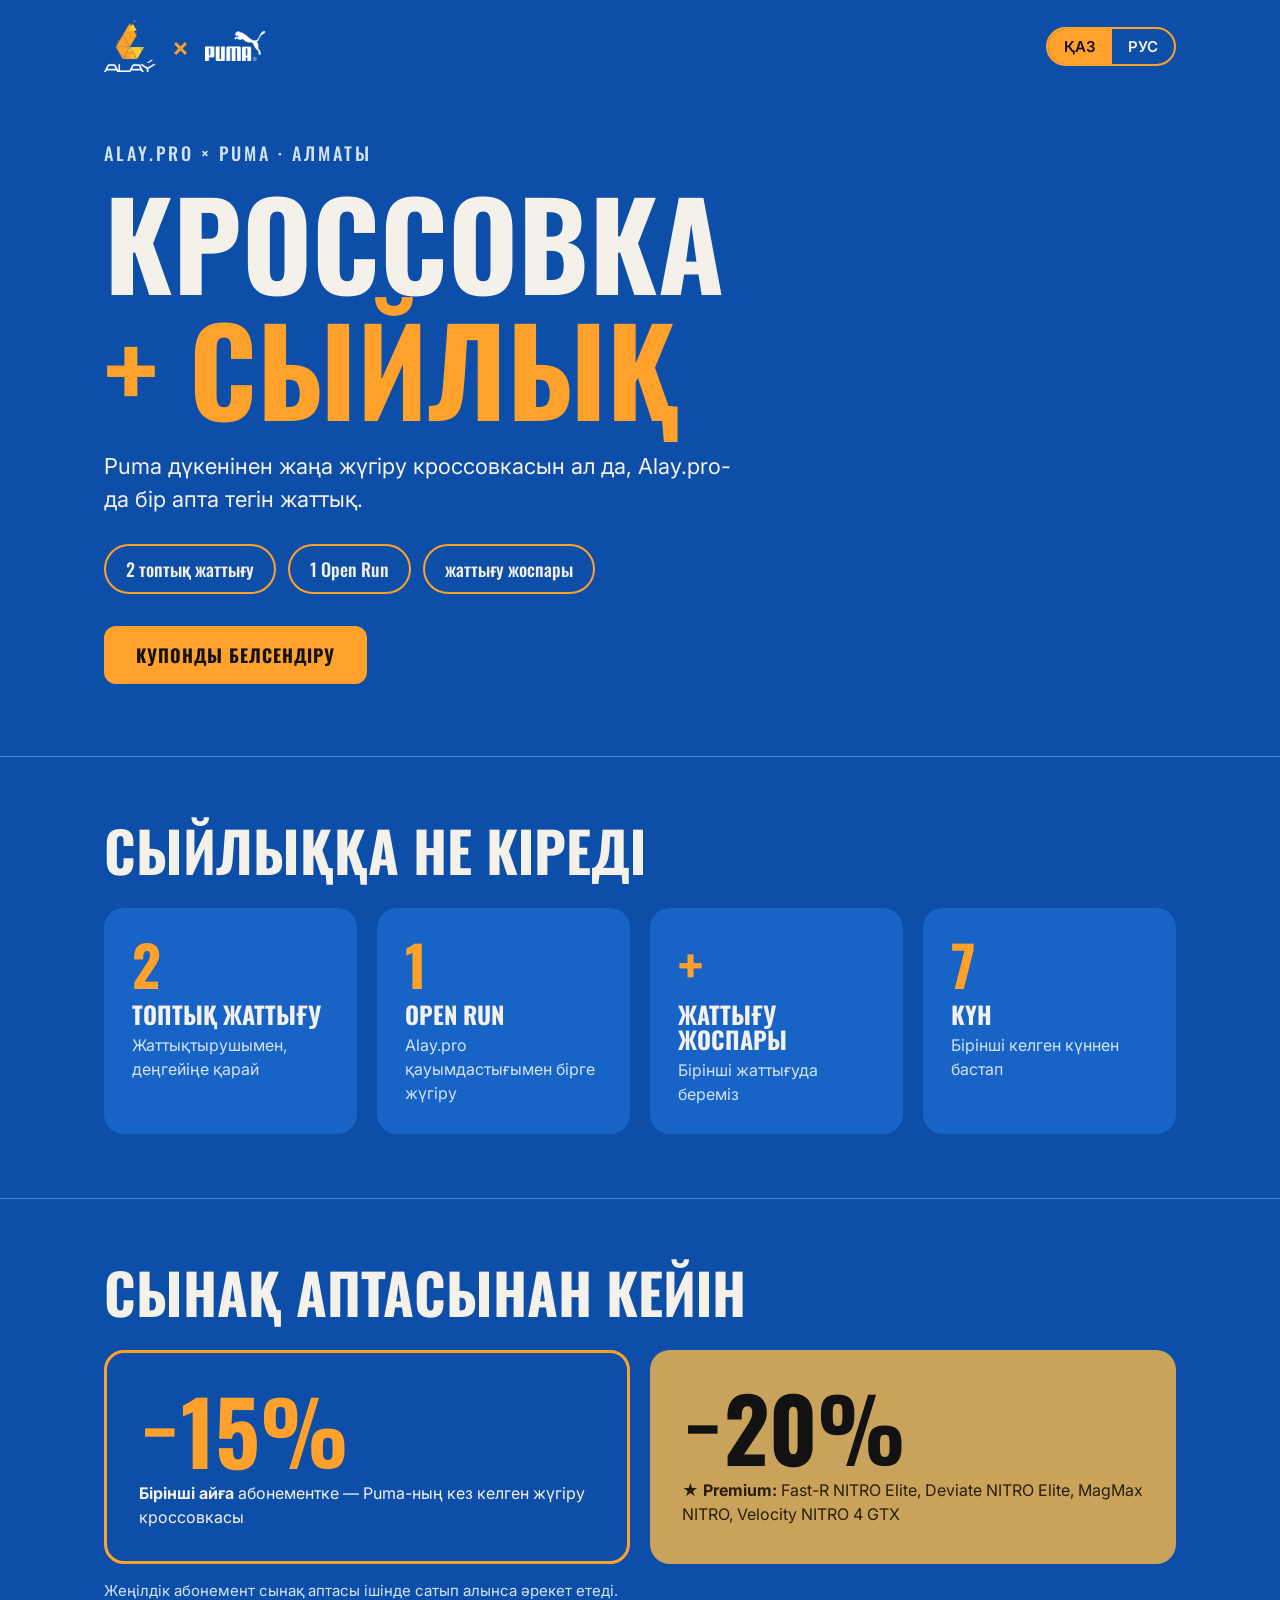
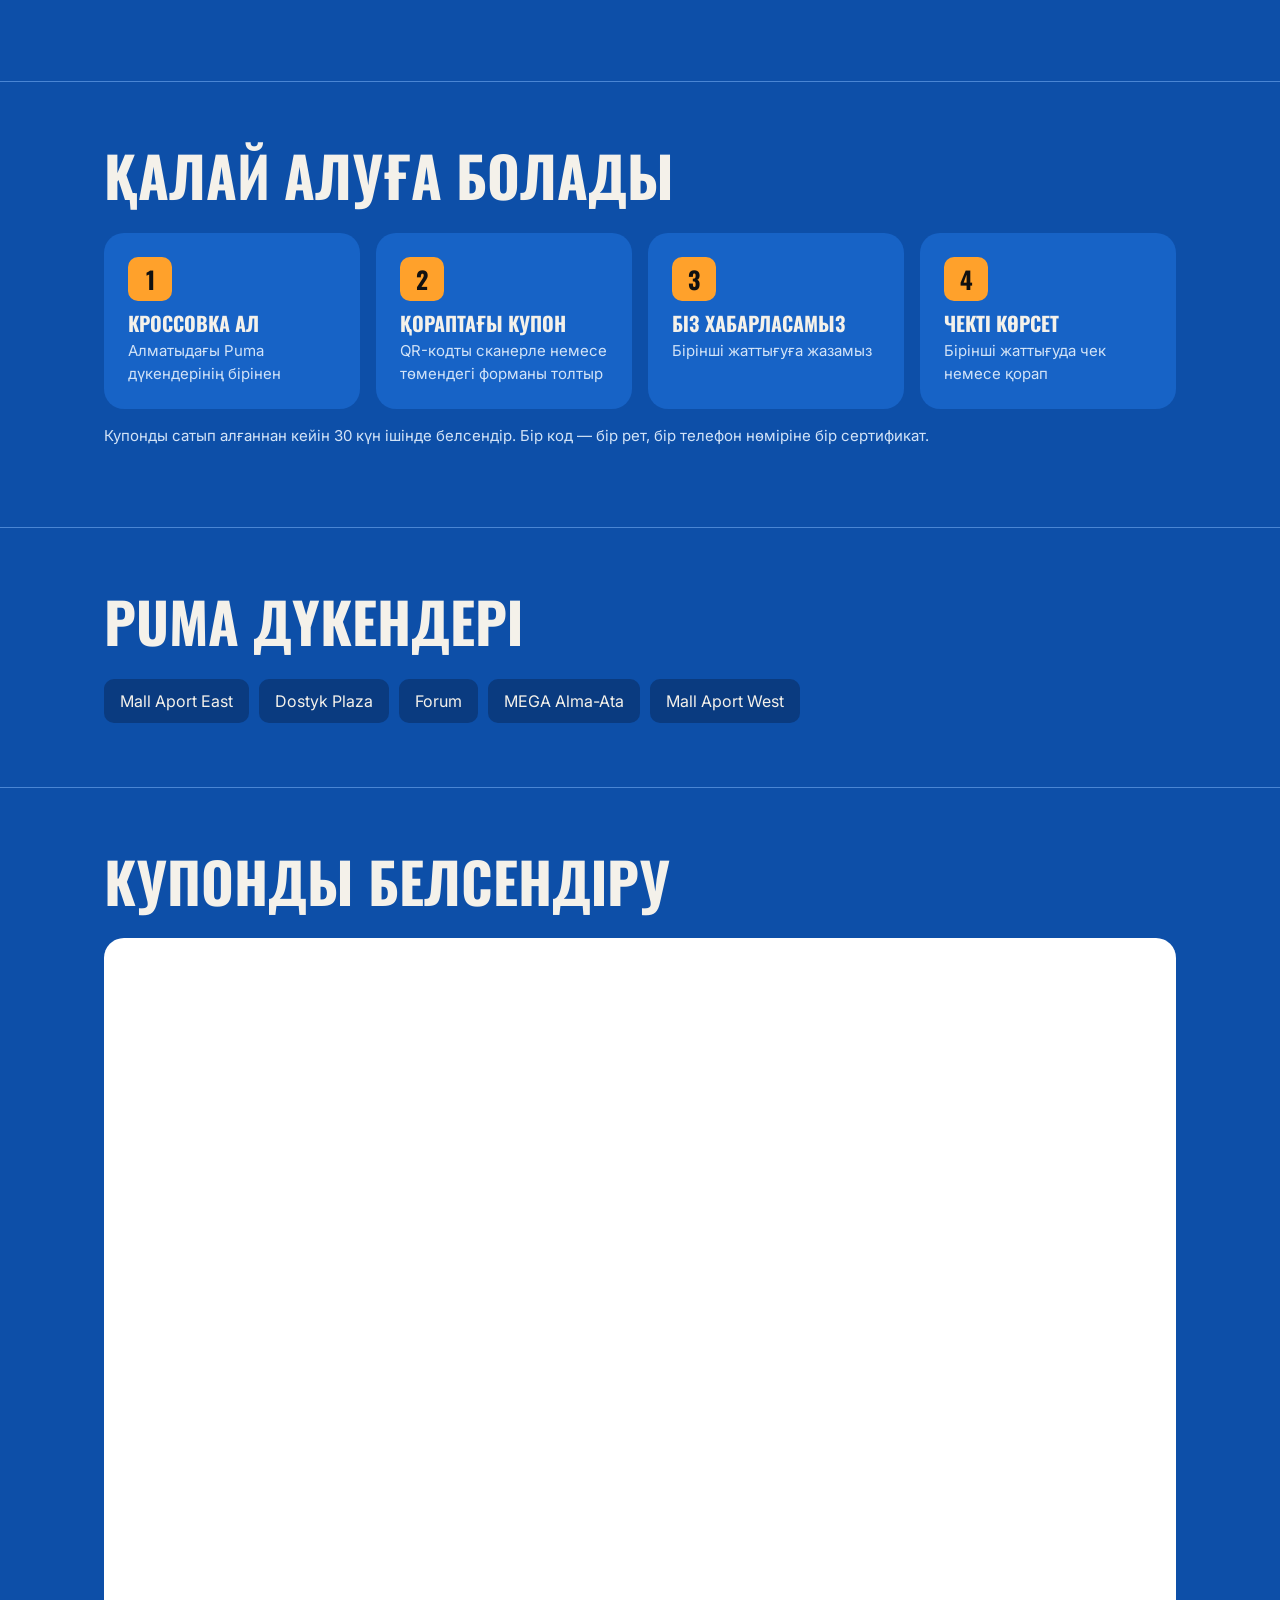
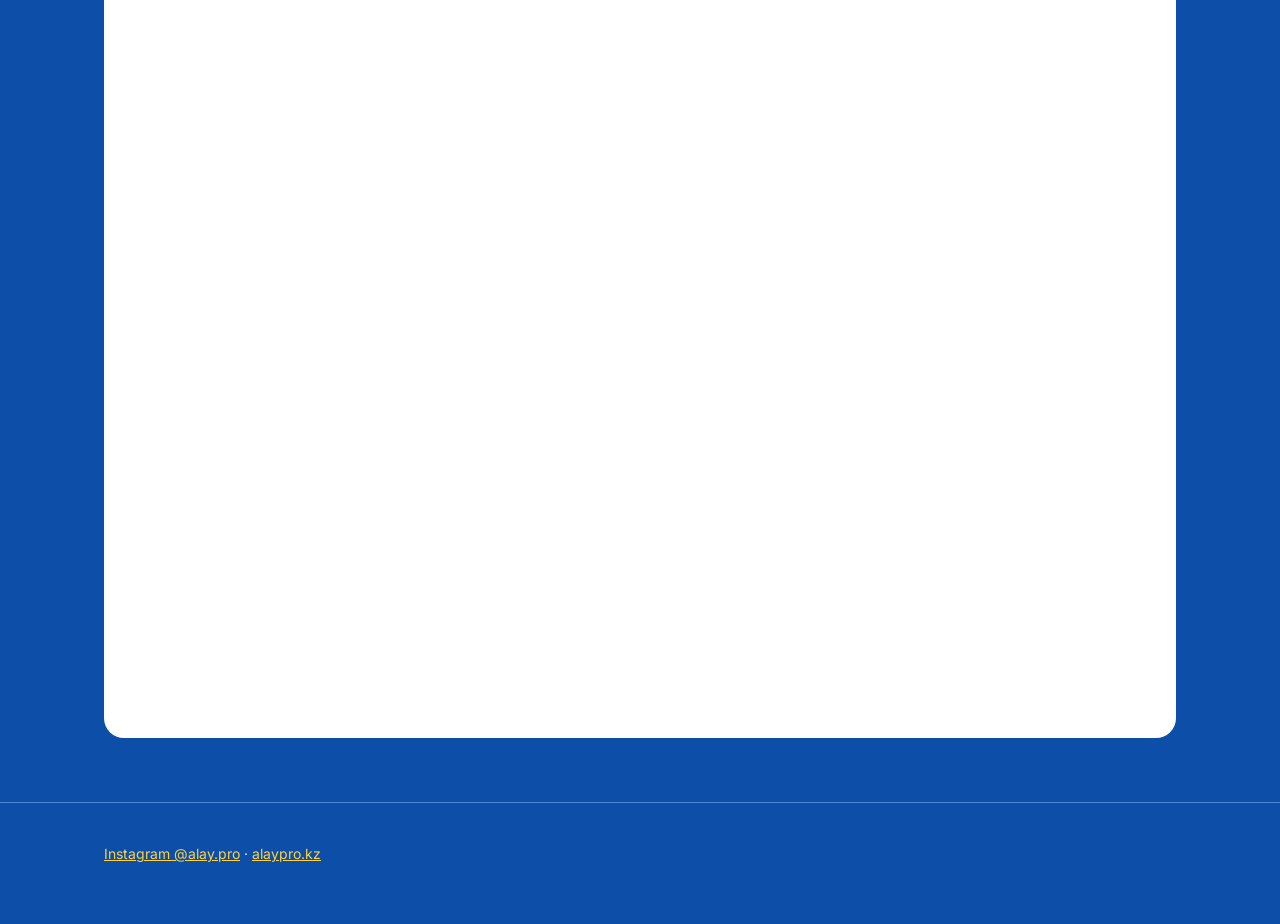
==== index.html @ 5d6ec51f "Alay.pro × Puma landing page Co-Authored-By: Claude Opus 5.5 <noreply@anthropic.com> Claude-Session:" ====
<!DOCTYPE html>
<html lang="kk">
<head>
<meta charset="utf-8">
<meta name="viewport" content="width=device-width, initial-scale=1">
<title>Alay.pro × Puma — Кроссовка + сыйлық</title>
<meta name="description" content="Puma жүгіру кроссовкасын ал да, Alay.pro-да бір апта тегін жаттық. Купи беговые кроссовки Puma и тренируйся неделю с Alay.pro бесплатно.">
<meta property="og:title" content="Alay.pro × Puma — Кроссовка + сыйлық">
<meta property="og:description" content="2 топтық жаттығу + 1 Open Run + жаттығу жоспары. −15% / ★ −20% абонементке.">
<link rel="preconnect" href="https://fonts.googleapis.com">
<link href="https://fonts.googleapis.com/css2?family=Oswald:wght@500;600;700&family=Inter:wght@400;500;600;700&display=swap" rel="stylesheet">
<style>
:root{--bg:#0D4FA8;--bg2:#1763C6;--deep:#0A3B80;--line:#4A86D4;--or:#FFA12B;--ye:#FFD23F;--gold:#C9A35B;--lt:#F4F1EA;--mut:#D2E3F7;}
*{box-sizing:border-box}
html{scroll-behavior:smooth}
body{margin:0;background:var(--bg);color:var(--lt);font-family:Inter,system-ui,sans-serif;line-height:1.5}
h1,h2,h3{font-family:Oswald,sans-serif;text-transform:uppercase;line-height:1.05;margin:0}
a{color:var(--ye)}
.wrap{max-width:1120px;margin:0 auto;padding:0 24px}
header{display:flex;justify-content:space-between;align-items:center;padding:20px 0}
.lock{display:flex;align-items:center;gap:16px}
.lock img.a{height:52px}.lock img.p{height:30px}
.lock span{color:var(--or);font-size:26px;font-weight:600}
.lang{display:flex;border:2px solid var(--or);border-radius:40px;overflow:hidden}
.lang button{background:none;border:0;color:var(--lt);font:600 15px Inter,sans-serif;padding:8px 16px;cursor:pointer}
.lang button.on{background:var(--or);color:#111}
.hero{padding:48px 0 72px}
.kicker{font:500 18px Oswald,sans-serif;letter-spacing:3px;text-transform:uppercase;color:var(--mut);margin:0 0 12px}
.hero h1{font-size:clamp(54px,10vw,120px)}
.or{color:var(--or)}
.lead{font-size:clamp(18px,2.2vw,22px);max-width:640px;margin:20px 0 28px}
.chips{display:flex;flex-wrap:wrap;gap:12px;margin-bottom:32px}
.chip{border:2px solid var(--or);border-radius:40px;padding:10px 20px;font:500 18px Oswald,sans-serif}
.chip.gold{background:var(--gold);border-color:var(--gold);color:#111}
.btn{display:inline-block;background:var(--or);color:#111;font:700 18px Oswald,sans-serif;text-transform:uppercase;letter-spacing:1px;padding:16px 32px;border-radius:12px;text-decoration:none}
section{padding:64px 0;border-top:1px solid var(--line)}
section h2{font-size:clamp(34px,5vw,56px);margin-bottom:28px}
.grid{display:grid;gap:20px;grid-template-columns:repeat(auto-fit,minmax(230px,1fr))}
.card{background:var(--bg2);border-radius:20px;padding:28px}
.card .num{font:700 56px Oswald,sans-serif;color:var(--or);line-height:1}
.card h3{font-size:24px;margin:10px 0 6px}
.card p{margin:0;color:var(--mut);font-size:16px}
.tiers{display:grid;gap:20px;grid-template-columns:repeat(auto-fit,minmax(300px,1fr))}
.tier{border-radius:20px;padding:32px}
.tier.base{border:3px solid var(--or)}
.tier.prem{background:var(--gold);color:#121212}
.tier .pct{font:700 88px Oswald,sans-serif;line-height:1}
.tier.base .pct{color:var(--or)}
.tier p{margin:8px 0 0}
.tier.prem p{color:#2a1d05}
.note{color:var(--mut);font-size:15px;margin-top:16px}
.steps{counter-reset:s;display:grid;gap:16px;grid-template-columns:repeat(auto-fit,minmax(200px,1fr))}
.step{background:var(--bg2);border-radius:20px;padding:24px}
.step b{display:inline-flex;width:44px;height:44px;border-radius:10px;background:var(--or);color:#111;font:700 24px Oswald,sans-serif;align-items:center;justify-content:center;margin-bottom:12px}
.step h3{font-size:20px;margin-bottom:6px}
.step p{margin:0;color:var(--mut);font-size:15px}
.stores{display:flex;flex-wrap:wrap;gap:10px}
.stores span{background:var(--deep);border-radius:10px;padding:10px 16px}
.form{background:#fff;border-radius:20px;overflow:hidden}
.form iframe{width:100%;min-height:1400px;border:0;display:block}
footer{padding:40px 0 60px;color:var(--mut);font-size:14px;border-top:1px solid var(--line)}
[data-l="ru"]{display:none}
body.ru [data-l="kk"]{display:none}
body.ru [data-l="ru"]{display:revert}
</style>
</head>
<body>
<div class="wrap">
<header>
 <div class="lock"><img class="a" src="assets/alay.png" alt="Alay.pro"><span>×</span><img class="p" src="assets/puma.png" alt="Puma"></div>
 <div class="lang"><button id="b-kk" class="on" onclick="setLang('kk')">ҚАЗ</button><button id="b-ru" onclick="setLang('ru')">РУС</button></div>
</header>

<div class="hero">
 <p class="kicker" data-l="kk">Alay.pro × Puma · Алматы</p><p class="kicker" data-l="ru">Alay.pro × Puma · Алматы</p>
 <h1 data-l="kk">Кроссовка<br><span class="or">+ сыйлық</span></h1>
 <h1 data-l="ru">Кроссовки<br><span class="or">+ подарок</span></h1>
 <p class="lead" data-l="kk">Puma дүкенінен жаңа жүгіру кроссовкасын ал да, Alay.pro-да бір апта тегін жаттық.</p>
 <p class="lead" data-l="ru">Купи новые беговые кроссовки в Puma и тренируйся неделю с Alay.pro бесплатно.</p>
 <div class="chips">
  <span class="chip" data-l="kk">2 топтық жаттығу</span><span class="chip" data-l="ru">2 групповые тренировки</span>
  <span class="chip">1 Open Run</span>
  <span class="chip" data-l="kk">жаттығу жоспары</span><span class="chip" data-l="ru">план тренировок</span>
 </div>
 <a class="btn" href="#form" data-l="kk">Купонды белсендіру</a><a class="btn" href="#form" data-l="ru">Активировать купон</a>
</div>
</div>

<section><div class="wrap">
 <h2 data-l="kk">Сыйлыққа не кіреді</h2><h2 data-l="ru">Что входит в подарок</h2>
 <div class="grid">
  <div class="card"><div class="num">2</div><h3 data-l="kk">Топтық жаттығу</h3><h3 data-l="ru">Групповые тренировки</h3><p data-l="kk">Жаттықтырушымен, деңгейіңе қарай</p><p data-l="ru">С тренером, под твой уровень</p></div>
  <div class="card"><div class="num">1</div><h3>Open Run</h3><p data-l="kk">Alay.pro қауымдастығымен бірге жүгіру</p><p data-l="ru">Пробежка вместе с сообществом Alay.pro</p></div>
  <div class="card"><div class="num">+</div><h3 data-l="kk">Жаттығу жоспары</h3><h3 data-l="ru">План тренировок</h3><p data-l="kk">Бірінші жаттығуда береміз</p><p data-l="ru">Выдаём на первой тренировке</p></div>
  <div class="card"><div class="num">7</div><h3 data-l="kk">Күн</h3><h3 data-l="ru">Дней</h3><p data-l="kk">Бірінші келген күннен бастап</p><p data-l="ru">С первого визита</p></div>
 </div>
</div></section>

<section><div class="wrap">
 <h2 data-l="kk">Сынақ аптасынан кейін</h2><h2 data-l="ru">После пробной недели</h2>
 <div class="tiers">
  <div class="tier base"><div class="pct">−15%</div><p data-l="kk"><b>Бірінші айға</b> абонементке — Puma-ның кез келген жүгіру кроссовкасы</p><p data-l="ru"><b>На первый месяц</b> абонемента — любые беговые кроссовки Puma</p></div>
  <div class="tier prem"><div class="pct">−20%</div><p data-l="kk"><b>★ Premium:</b> Fast-R NITRO Elite, Deviate NITRO Elite, MagMax NITRO, Velocity NITRO 4 GTX</p><p data-l="ru"><b>★ Premium:</b> Fast-R NITRO Elite, Deviate NITRO Elite, MagMax NITRO, Velocity NITRO 4 GTX</p></div>
 </div>
 <p class="note" data-l="kk">Жеңілдік абонемент сынақ аптасы ішінде сатып алынса әрекет етеді.</p>
 <p class="note" data-l="ru">Скидка действует, если абонемент куплен в течение пробной недели.</p>
</div></section>

<section><div class="wrap">
 <h2 data-l="kk">Қалай алуға болады</h2><h2 data-l="ru">Как получить</h2>
 <div class="steps">
  <div class="step"><b>1</b><h3 data-l="kk">Кроссовка ал</h3><h3 data-l="ru">Купи кроссовки</h3><p data-l="kk">Алматыдағы Puma дүкендерінің бірінен</p><p data-l="ru">В одном из магазинов Puma в Алматы</p></div>
  <div class="step"><b>2</b><h3 data-l="kk">Қораптағы купон</h3><h3 data-l="ru">Купон в коробке</h3><p data-l="kk">QR-кодты сканерле немесе төмендегі форманы толтыр</p><p data-l="ru">Отсканируй QR или заполни форму ниже</p></div>
  <div class="step"><b>3</b><h3 data-l="kk">Біз хабарласамыз</h3><h3 data-l="ru">Мы свяжемся</h3><p data-l="kk">Бірінші жаттығуға жазамыз</p><p data-l="ru">И запишем на первую тренировку</p></div>
  <div class="step"><b>4</b><h3 data-l="kk">Чекті көрсет</h3><h3 data-l="ru">Покажи чек</h3><p data-l="kk">Бірінші жаттығуда чек немесе қорап</p><p data-l="ru">Чек или коробку на первой тренировке</p></div>
 </div>
 <p class="note" data-l="kk">Купонды сатып алғаннан кейін 30 күн ішінде белсендір. Бір код — бір рет, бір телефон нөміріне бір сертификат.</p>
 <p class="note" data-l="ru">Активируй купон в течение 30 дней с покупки. Один код — один раз, один сертификат на один номер телефона.</p>
</div></section>

<section><div class="wrap">
 <h2 data-l="kk">Puma дүкендері</h2><h2 data-l="ru">Магазины Puma</h2>
 <div class="stores"><span>Mall Aport East</span><span>Dostyk Plaza</span><span>Forum</span><span>MEGA Alma-Ata</span><span>Mall Aport West</span></div>
</div></section>

<section id="form"><div class="wrap">
 <h2 data-l="kk">Купонды белсендіру</h2><h2 data-l="ru">Активировать купон</h2>
 <div class="form"><iframe id="jf" title="Alay.pro × Puma" allow="camera" loading="lazy"></iframe></div>
</div></section>

<footer><div class="wrap">
 <a href="https://www.instagram.com/alay.pro/">Instagram @alay.pro</a> · <a href="https://alaypro.kz">alaypro.kz</a>
</div></footer>

<script>
var FORM='https://form.jotform.com/263141483272050';
function formUrl(lang){
  var q=new URLSearchParams(location.search), p=new URLSearchParams();
  p.set('language', lang==='ru'?'ru':'kk');
  var code=q.get('code')||q.get('q5_textbox3'); if(code) p.set('q5_textbox3',code);
  p.set('utm_source', q.get('utm_source')||'alaypro_site');
  p.set('utm_campaign', q.get('utm_campaign')||'alay_puma_2026');
  return FORM+'?'+p.toString();
}
function setLang(l){
  document.body.classList.toggle('ru', l==='ru');
  document.documentElement.lang = l==='ru'?'ru':'kk';
  document.getElementById('b-kk').classList.toggle('on', l!=='ru');
  document.getElementById('b-ru').classList.toggle('on', l==='ru');
  document.getElementById('jf').src = formUrl(l);
}
var start=new URLSearchParams(location.search).get('lang');
setLang(start==='ru'?'ru':'kk');
</script>
</body>
</html>
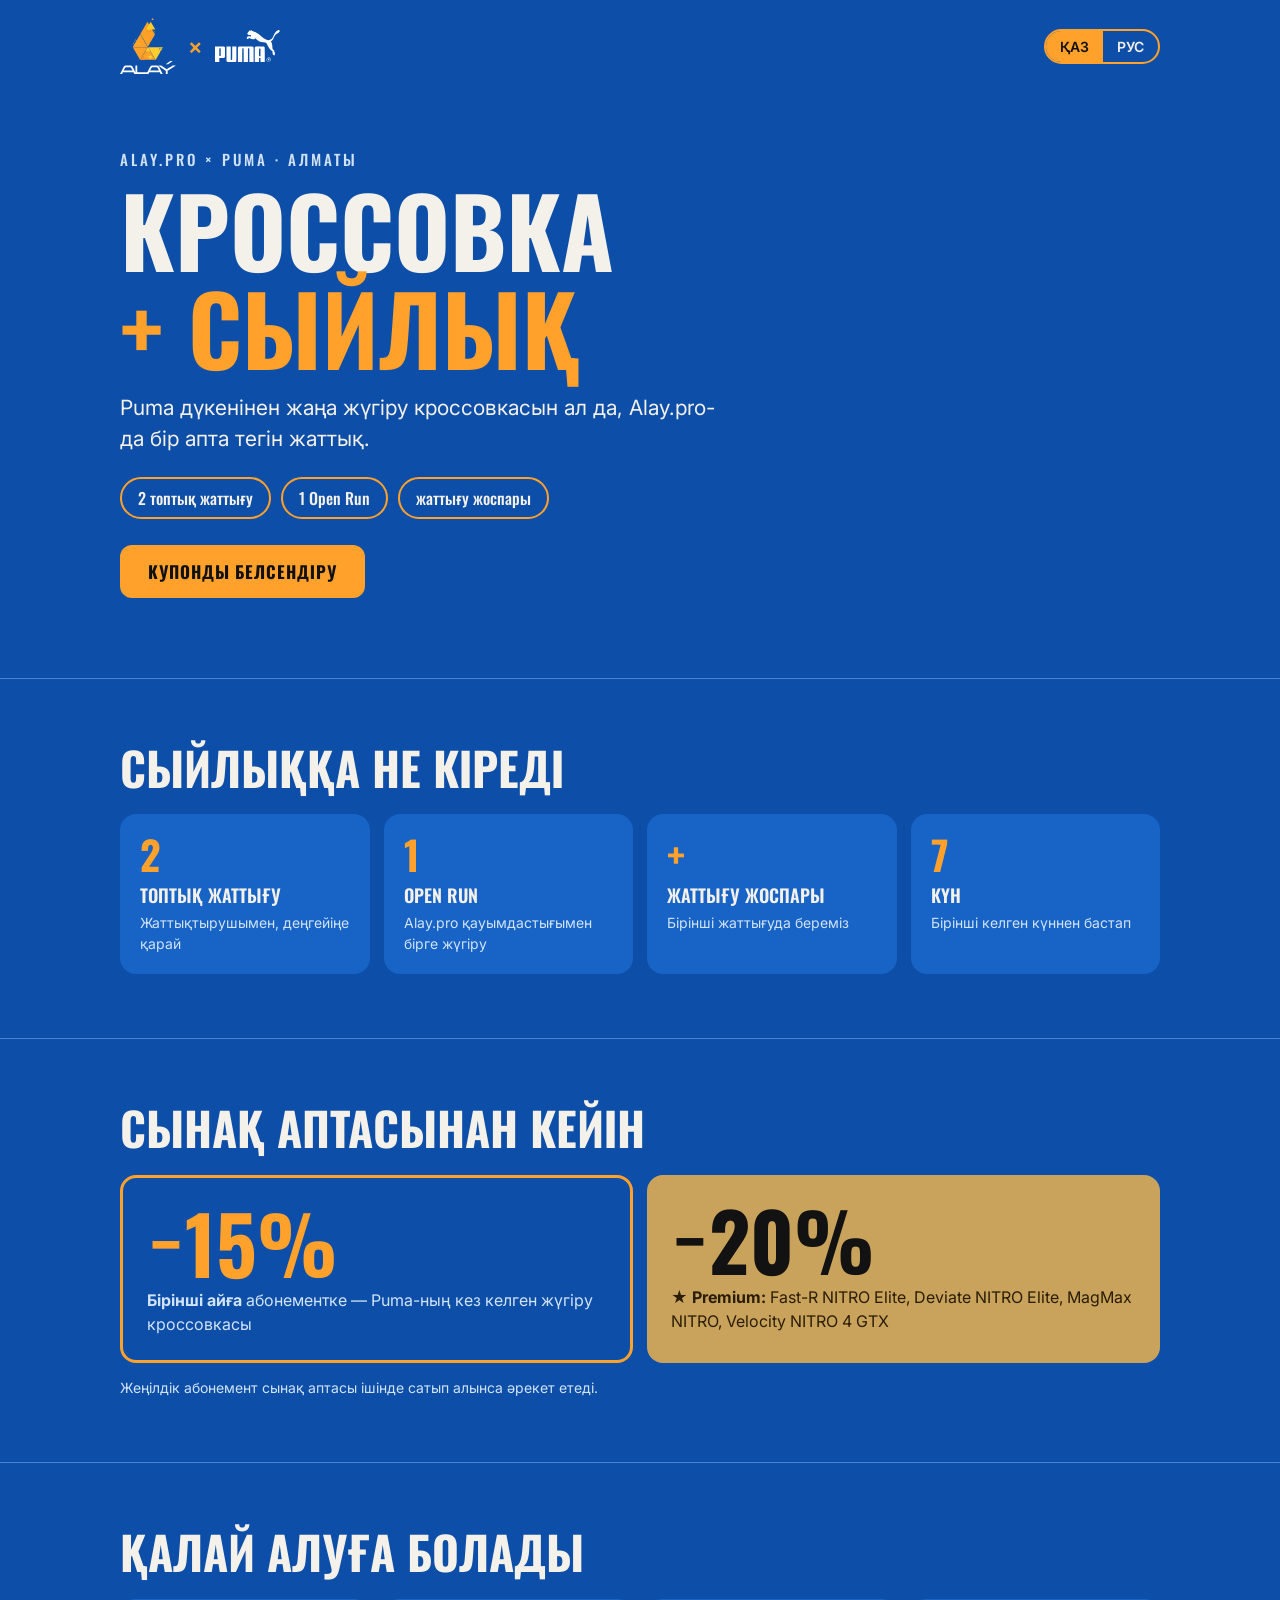
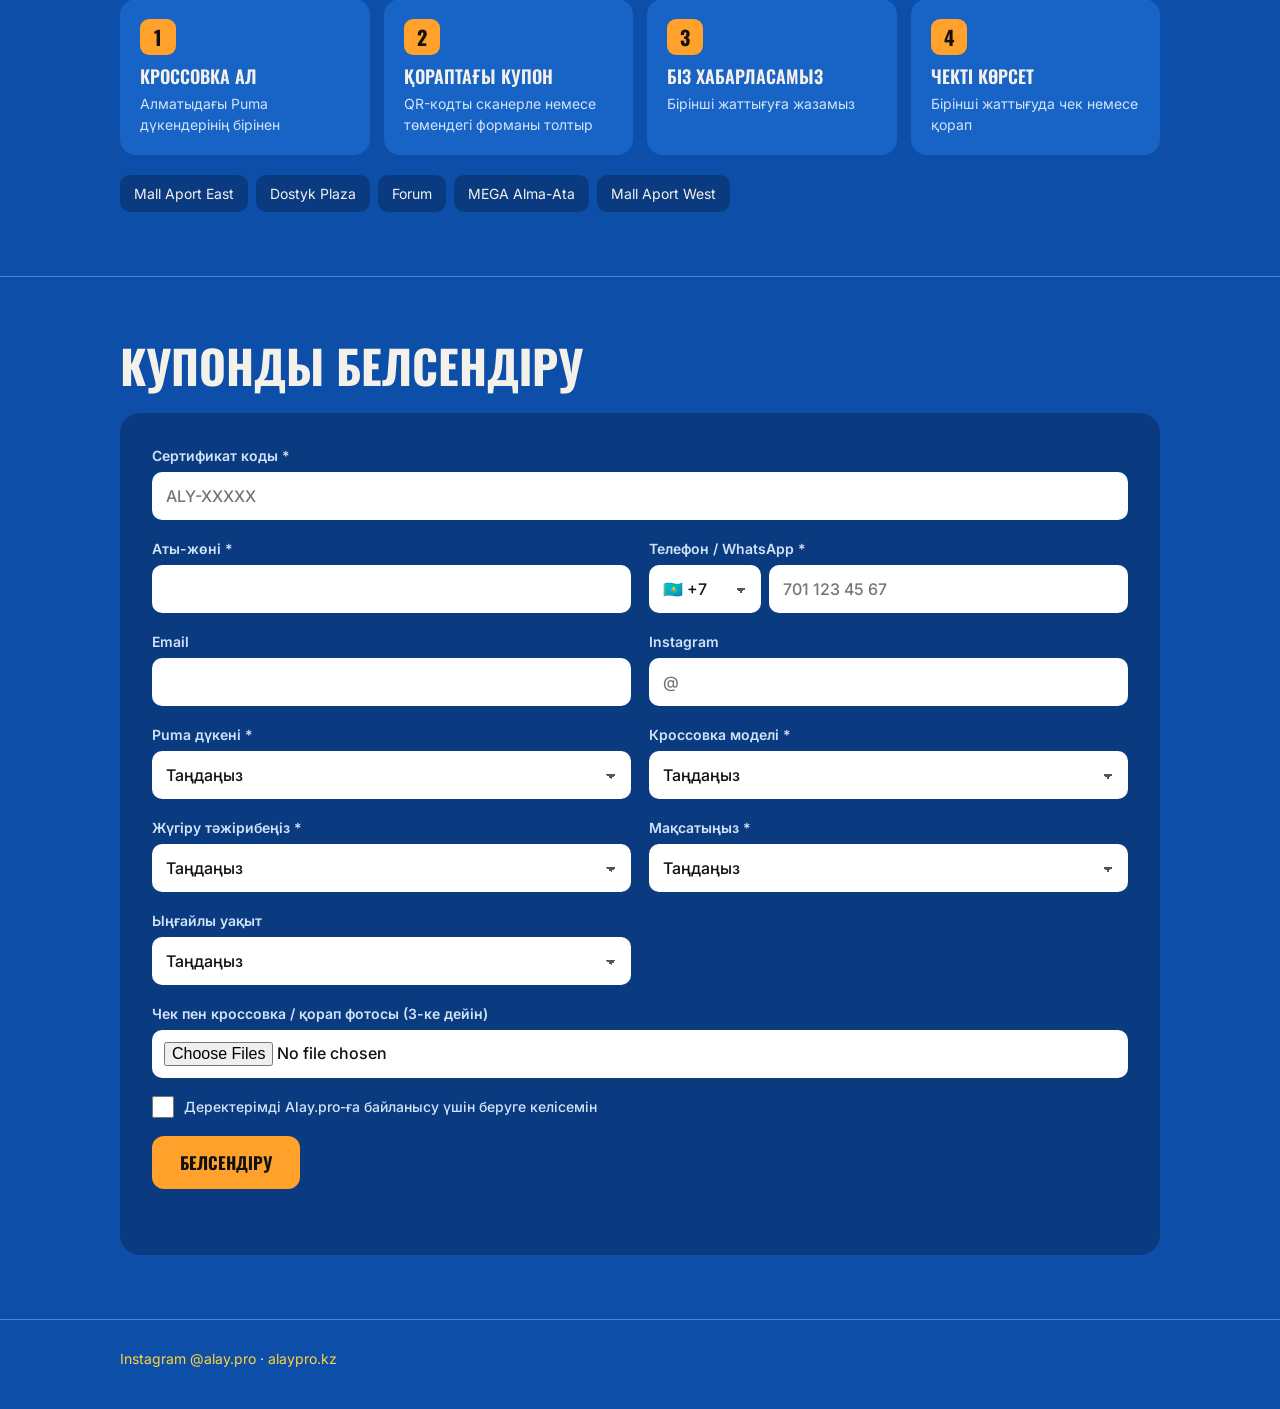
==== commit bdcc06ed: "Own activation form with Google Sheets backend, inline logos, mobile-first layout Co-Authored-By: Cl" ====
--- a/index.html
+++ b/index.html
@@ -1,156 +1,283 @@
 <!DOCTYPE html>
-<html lang="kk">
-<head>
-<meta charset="utf-8">
-<meta name="viewport" content="width=device-width, initial-scale=1">
+<html lang="kk"><head><meta charset="utf-8"><meta name="viewport" content="width=device-width, initial-scale=1">
 <title>Alay.pro × Puma — Кроссовка + сыйлық</title>
-<meta name="description" content="Puma жүгіру кроссовкасын ал да, Alay.pro-да бір апта тегін жаттық. Купи беговые кроссовки Puma и тренируйся неделю с Alay.pro бесплатно.">
-<meta property="og:title" content="Alay.pro × Puma — Кроссовка + сыйлық">
-<meta property="og:description" content="2 топтық жаттығу + 1 Open Run + жаттығу жоспары. −15% / ★ −20% абонементке.">
-<link rel="preconnect" href="https://fonts.googleapis.com">
+<meta name="description" content="Купи беговые кроссовки Puma и тренируйся неделю с Alay.pro бесплатно.">
+<style>html,body{margin:0;background:#0D4FA8}</style>
+</head><body>
 <link href="https://fonts.googleapis.com/css2?family=Oswald:wght@500;600;700&family=Inter:wght@400;500;600;700&display=swap" rel="stylesheet">
 <style>
-:root{--bg:#0D4FA8;--bg2:#1763C6;--deep:#0A3B80;--line:#4A86D4;--or:#FFA12B;--ye:#FFD23F;--gold:#C9A35B;--lt:#F4F1EA;--mut:#D2E3F7;}
-*{box-sizing:border-box}
-html{scroll-behavior:smooth}
-body{margin:0;background:var(--bg);color:var(--lt);font-family:Inter,system-ui,sans-serif;line-height:1.5}
-h1,h2,h3{font-family:Oswald,sans-serif;text-transform:uppercase;line-height:1.05;margin:0}
-a{color:var(--ye)}
-.wrap{max-width:1120px;margin:0 auto;padding:0 24px}
-header{display:flex;justify-content:space-between;align-items:center;padding:20px 0}
-.lock{display:flex;align-items:center;gap:16px}
-.lock img.a{height:52px}.lock img.p{height:30px}
-.lock span{color:var(--or);font-size:26px;font-weight:600}
-.lang{display:flex;border:2px solid var(--or);border-radius:40px;overflow:hidden}
-.lang button{background:none;border:0;color:var(--lt);font:600 15px Inter,sans-serif;padding:8px 16px;cursor:pointer}
-.lang button.on{background:var(--or);color:#111}
-.hero{padding:48px 0 72px}
-.kicker{font:500 18px Oswald,sans-serif;letter-spacing:3px;text-transform:uppercase;color:var(--mut);margin:0 0 12px}
-.hero h1{font-size:clamp(54px,10vw,120px)}
-.or{color:var(--or)}
-.lead{font-size:clamp(18px,2.2vw,22px);max-width:640px;margin:20px 0 28px}
-.chips{display:flex;flex-wrap:wrap;gap:12px;margin-bottom:32px}
-.chip{border:2px solid var(--or);border-radius:40px;padding:10px 20px;font:500 18px Oswald,sans-serif}
-.chip.gold{background:var(--gold);border-color:var(--gold);color:#111}
-.btn{display:inline-block;background:var(--or);color:#111;font:700 18px Oswald,sans-serif;text-transform:uppercase;letter-spacing:1px;padding:16px 32px;border-radius:12px;text-decoration:none}
-section{padding:64px 0;border-top:1px solid var(--line)}
-section h2{font-size:clamp(34px,5vw,56px);margin-bottom:28px}
-.grid{display:grid;gap:20px;grid-template-columns:repeat(auto-fit,minmax(230px,1fr))}
-.card{background:var(--bg2);border-radius:20px;padding:28px}
-.card .num{font:700 56px Oswald,sans-serif;color:var(--or);line-height:1}
-.card h3{font-size:24px;margin:10px 0 6px}
-.card p{margin:0;color:var(--mut);font-size:16px}
-.tiers{display:grid;gap:20px;grid-template-columns:repeat(auto-fit,minmax(300px,1fr))}
-.tier{border-radius:20px;padding:32px}
-.tier.base{border:3px solid var(--or)}
-.tier.prem{background:var(--gold);color:#121212}
-.tier .pct{font:700 88px Oswald,sans-serif;line-height:1}
-.tier.base .pct{color:var(--or)}
-.tier p{margin:8px 0 0}
-.tier.prem p{color:#2a1d05}
-.note{color:var(--mut);font-size:15px;margin-top:16px}
-.steps{counter-reset:s;display:grid;gap:16px;grid-template-columns:repeat(auto-fit,minmax(200px,1fr))}
-.step{background:var(--bg2);border-radius:20px;padding:24px}
-.step b{display:inline-flex;width:44px;height:44px;border-radius:10px;background:var(--or);color:#111;font:700 24px Oswald,sans-serif;align-items:center;justify-content:center;margin-bottom:12px}
-.step h3{font-size:20px;margin-bottom:6px}
-.step p{margin:0;color:var(--mut);font-size:15px}
-.stores{display:flex;flex-wrap:wrap;gap:10px}
-.stores span{background:var(--deep);border-radius:10px;padding:10px 16px}
-.form{background:#fff;border-radius:20px;overflow:hidden}
-.form iframe{width:100%;min-height:1400px;border:0;display:block}
-footer{padding:40px 0 60px;color:var(--mut);font-size:14px;border-top:1px solid var(--line)}
-[data-l="ru"]{display:none}
-body.ru [data-l="kk"]{display:none}
-body.ru [data-l="ru"]{display:revert}
+#ap{--bg:#0D4FA8;--bg2:#1763C6;--deep:#0A3B80;--line:#4A86D4;--or:#FFA12B;--ye:#FFD23F;--gold:#C9A35B;--lt:#F4F1EA;--mut:#D2E3F7;
+ background:var(--bg);color:var(--lt);font-family:Inter,Arial,sans-serif;font-size:16px;line-height:1.5;text-align:left;width:100%;overflow:hidden;-webkit-text-size-adjust:100%}
+#ap,#ap *{box-sizing:border-box;letter-spacing:normal}
+#ap a{color:var(--ye);text-decoration:none}
+#ap .ap-wrap{max-width:1080px;margin:0 auto;padding:0 20px}
+#ap .ap-head{display:flex;justify-content:space-between;align-items:center;padding:18px 0;gap:12px}
+#ap .ap-lock{display:flex;align-items:center;gap:12px}
+#ap .ap-a svg{display:block;height:44px;width:auto}
+#ap .ap-p svg{display:block;height:26px;width:auto}
+#ap .ap-x{color:var(--or);font-size:22px;font-weight:600}
+#ap .ap-lang{display:flex;border:2px solid var(--or);border-radius:40px;overflow:hidden;flex-shrink:0}
+#ap .ap-lang button{background:none;border:0;color:var(--lt);font:600 14px Inter,Arial,sans-serif;padding:7px 14px;cursor:pointer;margin:0}
+#ap .ap-lang button.on{background:var(--or);color:#111}
+#ap .ap-hero{padding:36px 0 56px}
+#ap .ap-kicker{font:500 15px Oswald,Arial,sans-serif;letter-spacing:3px;text-transform:uppercase;color:var(--mut);margin-bottom:10px}
+#ap .ap-h1{font-family:Oswald,Arial,sans-serif;font-weight:700;text-transform:uppercase;line-height:1.02;font-size:52px}
+#ap .ap-h2{font-family:Oswald,Arial,sans-serif;font-weight:700;text-transform:uppercase;line-height:1.08;font-size:32px;margin-bottom:22px}
+#ap .or{color:var(--or)}
+#ap .ap-lead{font-size:18px;max-width:600px;margin:16px 0 22px}
+#ap .ap-chips{display:flex;flex-wrap:wrap;gap:10px;margin-bottom:26px}
+#ap .ap-chip{border:2px solid var(--or);border-radius:40px;padding:7px 16px;font:500 16px Oswald,Arial,sans-serif}
+#ap .ap-btn{display:inline-block;background:var(--or);color:#111;font:700 17px Oswald,Arial,sans-serif;text-transform:uppercase;letter-spacing:1px;padding:14px 28px;border-radius:12px;border:0;cursor:pointer}
+#ap .ap-btn:disabled{opacity:.6;cursor:wait}
+#ap .ap-sec{padding:48px 0;border-top:1px solid var(--line)}
+#ap .ap-grid,#ap .ap-steps{display:grid;gap:14px;grid-template-columns:1fr 1fr}
+#ap .ap-card,#ap .ap-step{background:var(--bg2);border-radius:16px;padding:20px}
+#ap .ap-card .num{font:700 40px Oswald,Arial,sans-serif;color:var(--or);line-height:1}
+#ap .t{font:600 18px Oswald,Arial,sans-serif;text-transform:uppercase;margin:8px 0 4px}
+#ap .s{color:var(--mut);font-size:14px}
+#ap .ap-step b{display:inline-flex;width:36px;height:36px;border-radius:9px;background:var(--or);color:#111;font:700 20px Oswald,Arial,sans-serif;align-items:center;justify-content:center}
+#ap .ap-tiers{display:grid;gap:14px;grid-template-columns:1fr}
+#ap .ap-tier{border-radius:16px;padding:24px}
+#ap .ap-tier.base{border:3px solid var(--or)}
+#ap .ap-tier.prem{background:var(--gold);color:#121212}
+#ap .ap-tier.prem .s{color:#2a1d05}
+#ap .ap-tier .pct{font:700 60px Oswald,Arial,sans-serif;line-height:1;margin-bottom:6px}
+#ap .ap-tier.base .pct{color:var(--or)}
+#ap .ap-tier .s{font-size:16px}
+#ap .ap-note{color:var(--mut);font-size:14px;margin-top:14px}
+#ap .ap-stores{display:flex;flex-wrap:wrap;gap:8px;margin-top:20px}
+#ap .ap-stores span{background:var(--deep);border-radius:10px;padding:8px 14px;font-size:14px}
+#ap .ap-f{display:grid;gap:14px;grid-template-columns:1fr;background:var(--deep);border-radius:20px;padding:22px}
+#ap .ap-f label{display:flex;flex-direction:column;gap:6px;font-size:14px;font-weight:600;color:var(--mut);margin:0}
+#ap .ap-f input,#ap .ap-f select{width:100%;height:48px;border-radius:10px;border:2px solid transparent;background:#fff;color:#111;font:500 16px Inter,Arial,sans-serif;padding:0 12px;margin:0;-webkit-appearance:none;appearance:none}
+#ap .ap-f select{background-image:linear-gradient(45deg,transparent 50%,#555 50%),linear-gradient(135deg,#555 50%,transparent 50%);background-position:calc(100% - 18px) 21px,calc(100% - 13px) 21px;background-size:5px 5px;background-repeat:no-repeat;padding-right:30px}
+#ap .ap-f input[type=file]{height:auto;padding:10px;background:#fff}
+#ap .ap-f input:focus,#ap .ap-f select:focus{outline:none;border-color:var(--or)}
+#ap .ap-f .bad{border-color:#FF5A5A}
+#ap .ap-phone{display:flex;gap:8px}
+#ap .ap-phone select{width:112px;flex-shrink:0}
+#ap .ap-check{flex-direction:row!important;align-items:flex-start;gap:10px!important;font-weight:500!important}
+#ap .ap-check input{width:22px!important;height:22px!important;flex-shrink:0;-webkit-appearance:checkbox!important;appearance:checkbox!important}
+#ap .ap-msg{font-size:16px;font-weight:600;min-height:1em}
+#ap .ap-msg.ok{color:#9CF2B5}
+#ap .ap-msg.err{color:#FFB4B4}
+#ap .ap-foot{padding:28px 0 40px;font-size:14px;border-top:1px solid var(--line)}
+#ap [data-l="ru"]{display:none}
+#ap.ru [data-l="kk"]{display:none}
+#ap.ru span[data-l="ru"],#ap.ru a[data-l="ru"]{display:inline}
+#ap.ru div[data-l="ru"]{display:block}
+#ap.ru a.ap-btn[data-l="ru"],#ap.ru button span[data-l="ru"]{display:inline-block}
+#ap label>span[data-l]{display:none}
+#ap:not(.ru) label>span[data-l="kk"],#ap.ru label>span[data-l="ru"]{display:inline}
+@media (min-width:760px){
+ #ap .ap-h1{font-size:96px}
+ #ap .ap-h2{font-size:46px}
+ #ap .ap-lead{font-size:21px}
+ #ap .ap-hero{padding:56px 0 80px}
+ #ap .ap-sec{padding:64px 0}
+ #ap .ap-grid,#ap .ap-steps{grid-template-columns:repeat(4,1fr)}
+ #ap .ap-tiers{grid-template-columns:1fr 1fr}
+ #ap .ap-tier .pct{font-size:80px}
+ #ap .ap-f{grid-template-columns:1fr 1fr;padding:32px;gap:18px}
+ #ap .ap-f .full{grid-column:1/-1}
+ #ap .ap-a svg{height:56px}#ap .ap-p svg{height:32px}
+}
+#ap [hidden]{display:none!important}
 </style>
-</head>
-<body>
-<div class="wrap">
-<header>
- <div class="lock"><img class="a" src="assets/alay.png" alt="Alay.pro"><span>×</span><img class="p" src="assets/puma.png" alt="Puma"></div>
- <div class="lang"><button id="b-kk" class="on" onclick="setLang('kk')">ҚАЗ</button><button id="b-ru" onclick="setLang('ru')">РУС</button></div>
+<div id="ap">
+<div class="ap-wrap">
+<header class="ap-head">
+ <div class="ap-lock"><span class="ap-a"><svg role="img" aria-label="Alay.pro" xmlns="http://www.w3.org/2000/svg" viewBox="0 0 703.007 704.719">
+  <g transform="translate(2803 -371)">
+    <g transform="translate(-120.38 271.037)">
+      <path d="M336.565,0,279.2,40.222H249.37L307.569,0Z" transform="translate(-2356.006 640.893)" fill="#ffffff" fill-rule="evenodd"/>
+      <path d="M345.977,109.055l27.975-57.016c4.639-9.557,11.227-18.882,21.039-23.66,6.727-3.271,13.036-3.619,20.32-3.619h42.1c7.307,0,13.616.325,20.366,3.6,9.835,4.778,16.237,14.126,20.877,23.637L529.5,113.741l9,17.374H512.989l-10.531-21.039H370.217l-10.531,21.039H180.727l-10.508-21.039H37.815L27.307,131.115H1.49l10.624-19.206L41.6,52.039c4.639-9.557,11.227-18.882,21.062-23.66,6.7-3.271,13.013-3.619,20.3-3.619h42.1c7.307,0,13.616.325,20.366,3.6,9.858,4.778,16.353,14.126,20.993,23.637l29.529,59.15V24.76H218.4v84.063H337.835ZM608.094,85.627a15.889,15.889,0,0,1-7.33,2.992v42.5H578.379V88.689a20.344,20.344,0,0,1-7.469-2.784h0L481.466,24.76h40.57l2.32,2.807,5.08,3.317c12.364,8.142,24.658,16.446,37.114,24.4,3.5,2.32,16.1,10.485,20.158,11.6h7.144a41.753,41.753,0,0,0,6.1-2.76c4.407-2.2,8.722-4.639,12.99-6.959q17.815-10.195,35.142-21.317,6.4-4.175,12.712-8.211l2.32-2.807H704.5ZM48.787,87.575H159.155L146.489,61.99c-2.876-5.753-6.959-13.106-13.918-14.428a40.13,40.13,0,0,0-7.469-.418H82.955a40.362,40.362,0,0,0-7.469.418c-6.959,1.322-10.995,8.675-13.918,14.428Zm332.378,0h110.3L478.705,61.9c-2.876-5.753-6.959-13.106-13.918-14.428a40.129,40.129,0,0,0-7.469-.418H415.357a40.244,40.244,0,0,0-7.469.418c-6.959,1.322-11,8.675-13.918,14.428Zm0,0" transform="translate(-2684.11 673.567)" fill="#ffffff" fill-rule="evenodd"/>
+    </g>
+    <path d="M376,318h-.177L341.66,258.811,376,318l0,0Zm-179.294-.918h0L102.252,153.826,191.5,0l94.357,162.631-89.151,154.45Z" transform="translate(-2649 417.037)" fill="#fea128"/>
+    <path d="M92.785,0,185.57,160.369H0Z" transform="translate(-2544.617 737.5)" fill="#fea128"/>
+    <path d="M92.785,0,185.57,160.369H0Z" transform="translate(-2503.011 657.805) rotate(60)" fill="#fea128"/>
+    <path d="M92.785,0,185.57,160.369H0Z" transform="translate(-2493.438 818.513) rotate(-60)" fill="#fecd2f"/>
+    <path d="M15.078,0,30.155,26.06H0Z" transform="translate(-2407.76 371)" fill="#fea128"/>
+    <g transform="translate(-2253.625 804.597) rotate(180)" fill="none">
+      <path d="M30.675,0,61.349,53.018H0Z" stroke="none"/>
+      <path d="M 30.67464447021484 5.990497589111328 L 5.201648712158203 50.01789474487305 L 56.14764022827148 50.01789474487305 L 30.67464447021484 5.990497589111328 M 30.67464447021484 -3.814697265625e-06 L 61.34928894042969 53.01789474487305 L 0 53.01789474487305 L 30.67464447021484 -3.814697265625e-06 Z" stroke="none" fill="#0b59a7"/>
+    </g>
+    <path d="M30.675,0,61.349,53.018H0Z" transform="translate(-2481.987 737.843)" fill="#fecd2f"/>
+    <path d="M30.675,0,61.349,53.018H0Z" transform="translate(-2544.617 844.364)" fill="#ff8d2b"/>
+    <path d="M30.675,0,61.349,53.018H0Z" transform="translate(-2390.483 897.564) rotate(180)" fill="#fecd2f"/>
+    <path d="M57.778,0l57.778,99.863H0Z" transform="translate(-2474.603 417.392)" fill="#fecd28"/>
+    <g transform="translate(-2359.048 636.923) rotate(180)" fill="none">
+      <path d="M57.778,0l57.778,99.863H0Z" stroke="none"/>
+      <path d="M 57.77775955200195 5.990516662597656 L 5.201652526855469 96.86279296875 L 110.3538665771484 96.86279296875 L 57.77775955200195 5.990516662597656 M 57.77775955200195 0 L 115.5555267333984 99.86279296875 L -7.62939453125e-06 99.86279296875 L 57.77775955200195 0 Z" stroke="none" fill="#e58c22"/>
+    </g>
+    <g transform="translate(-2408.041 607.756)" fill="none">
+      <path d="M61.954,0l61.954,107.143H0Z" stroke="none"/>
+      <path d="M 61.95410537719727 13.98386383056641 L 12.1336669921875 100.1429061889648 L 111.774528503418 100.1429061889648 L 61.95410537719727 13.98386383056641 M 61.9541015625 -7.62939453125e-06 L 123.9081954956055 107.1429061889648 L -1.52587890625e-05 107.1429061889648 L 61.9541015625 -7.62939453125e-06 Z" stroke="none" fill="#0b59a7"/>
+    </g>
+    <path d="M93.285,0,186.57,161.369H0Z" transform="translate(-2641.845 574.066)" fill="#fea128"/>
+    <g transform="translate(-2642.041 637.756)" fill="none">
+      <path d="M35.954,0,71.908,62.143H0Z" stroke="none"/>
+      <path d="M 35.95410537719727 5.990512847900391 L 5.201652526855469 59.14289474487305 L 66.70655822753906 59.14289474487305 L 35.95410537719727 5.990512847900391 M 35.95410537719727 3.814697265625e-06 L 71.90821075439453 62.14289474487305 L 0 62.14289474487305 L 35.95410537719727 3.814697265625e-06 Z" stroke="none" fill="#fecd2f"/>
+    </g>
+  </g>
+</svg>
+</span><span class="ap-x">×</span><span class="ap-p"><svg role="img" aria-label="Puma" xmlns="http://www.w3.org/2000/svg" viewBox="0 0 800 396" version="1.1">
+	<path d="M 780.252 1.972 C 757.255 12.411, 740.935 31.639, 726.968 64.753 C 714.489 94.337, 707.254 105.364, 693.542 115.694 C 683.579 123.200, 676.789 125.517, 665 125.431 C 640.453 125.253, 613.425 111.223, 575.500 78.972 C 528.144 38.701, 497.455 20.552, 468.121 15.472 C 463.380 14.651, 459.050 13.350, 458.500 12.580 C 457.950 11.811, 456.274 9.115, 454.775 6.591 C 451.368 0.853, 449.181 0.721, 445 6 C 441.081 10.948, 439.346 11.007, 435.418 6.329 C 431.566 1.741, 430.182 2.190, 426.083 9.355 C 422.932 14.862, 419.577 18.196, 413 22.355 C 410.814 23.738, 409.389 25.494, 409.203 27.034 C 408.647 31.662, 406.846 34.789, 402.922 37.942 C 397.984 41.911, 397.571 46.011, 401.750 49.577 C 403.262 50.868, 407.583 54.642, 411.351 57.962 C 418.778 64.508, 420.338 64.951, 428.629 62.863 C 433.845 61.550, 439.058 62.685, 443.365 66.072 C 445.491 67.745, 446 68.986, 446 72.501 C 446 78.696, 444.004 80.421, 438.089 79.339 C 429.732 77.811, 413.997 78.334, 408 80.340 C 397.681 83.791, 393 89.130, 393 97.447 C 393 105.434, 402.868 113.505, 410.340 111.630 C 412.350 111.125, 413.229 109.833, 414.680 105.248 C 417.142 97.471, 418.375 97.450, 435.204 104.905 C 463.972 117.649, 480.723 118.348, 492.992 107.317 C 495.633 104.943, 498.293 103, 498.904 103 C 499.515 103, 505.524 108.201, 512.257 114.558 C 539.304 140.092, 556.548 147.346, 597.479 150.407 C 615.659 151.766, 616.448 151.917, 623.435 155.370 C 637.437 162.291, 642.514 168.532, 651.911 190.377 C 663.771 217.947, 680.015 239.461, 701.488 256.038 L 711.747 263.957 712.229 278.228 C 712.739 293.345, 714.247 299.357, 719.212 306.073 C 722.277 310.218, 730.765 314.218, 735.646 313.817 L 739.500 313.500 740.082 303 C 740.402 297.225, 741.257 290.839, 741.982 288.808 C 743.254 285.245, 743.158 284.880, 739.231 278.308 C 734.585 270.534, 733.014 265.573, 733.006 258.650 C 733 253.389, 732.624 252.898, 721.339 243.367 C 712.465 235.872, 710.701 230.741, 709.890 210.070 C 709.088 189.615, 707.174 176.687, 703.032 163.759 C 700.256 155.092, 695.609 146.113, 693.098 144.560 C 690.760 143.116, 692.262 140.357, 697.216 137 C 700.056 135.075, 705.205 130.677, 708.658 127.226 C 715.117 120.772, 717.032 117.410, 728.721 92 C 743.197 60.532, 750.830 52.028, 775.764 39.589 C 788.052 33.458, 794.084 28.716, 797.091 22.821 C 804.786 7.737, 794.798 -4.630, 780.252 1.972 M -0 299.017 L -0 395.033 26.250 394.767 L 52.500 394.500 53 370.500 L 53.500 346.500 83.679 346 C 127.886 345.268, 123.422 352.987, 123.771 276.677 L 124.042 217.500 121.771 213.059 C 119.100 207.835, 115.829 205.211, 110.423 203.957 C 108.265 203.457, 82.538 203.037, 53.250 203.024 L 0 203 -0 299.017 M 142 293.114 C 142 383.047, 142.004 383.235, 144.118 386.996 C 145.283 389.069, 147.953 391.729, 150.051 392.909 C 153.833 395.034, 154.324 395.051, 204.684 394.777 C 255.435 394.500, 255.504 394.497, 258.627 392.270 C 265.338 387.482, 265 392.745, 265 293.099 L 265 203 239 203 L 213 203 213 283.453 C 213 341.486, 212.683 364.602, 211.861 366.405 C 209.139 372.380, 201.442 372.921, 197.131 367.440 L 195 364.730 195 283.865 L 195 203 168.500 203 L 142 203 142 293.114 M 297.123 204.002 C 292.526 205.087, 288.933 207.931, 286.266 212.594 L 284.033 216.500 284.016 305.767 L 284 395.033 310.250 394.767 L 336.500 394.500 337 312.903 C 337.399 247.741, 337.763 230.989, 338.808 229.731 C 340.832 227.293, 345.096 226.219, 348.821 227.210 C 355.189 228.905, 355 226.226, 355 314.968 L 355 395 381.500 395 L 408 395 408.032 313.250 C 408.065 226.809, 407.909 229.707, 412.684 227.163 C 416.045 225.373, 418.562 225.761, 421.917 228.584 L 424.988 231.168 425.244 312.834 L 425.500 394.500 451.750 394.767 L 478 395.033 478 305.164 L 478 215.296 475.750 211.990 C 472.758 207.594, 469.189 205.063, 464.423 203.957 C 459.608 202.841, 301.863 202.883, 297.123 204.002 M 501.240 207.110 C 498.897 208.270, 495.972 210.632, 494.740 212.359 L 492.500 215.500 492.234 305.750 L 491.969 396 518.484 396 L 545 396 545 372 L 545 348 554 348 L 563 348 563 372 L 563 396 589.500 396 L 616 396 616 307.968 C 616 213.859, 616.113 216.165, 611.212 210.645 C 606.316 205.131, 605.435 205.046, 553.500 205.023 C 506.668 205.002, 505.396 205.053, 501.240 207.110 M 53.458 227.250 C 53.195 227.938, 53.096 249.650, 53.239 275.500 L 53.500 322.500 59.276 322.801 C 64.544 323.075, 65.314 322.839, 68.026 320.128 L 71 317.154 71 274.500 L 71 231.846 68.077 228.923 C 65.541 226.387, 64.411 226, 59.546 226 C 55.981 226, 53.763 226.456, 53.458 227.250 M 549.856 229.476 C 548.402 230.288, 546.714 232.381, 546.106 234.126 C 544.841 237.756, 544.502 323.595, 545.750 324.313 C 546.163 324.551, 550.212 324.519, 554.750 324.244 L 563 323.743 563 278.927 L 563 234.112 560.750 231.555 C 557.964 228.389, 553.372 227.512, 549.856 229.476 M 659.147 342.078 C 642.754 345.291, 633.488 362.769, 640.358 377.521 C 649.559 397.279, 676.223 398.704, 686.413 379.982 C 693.655 366.676, 688.877 350.875, 675.730 344.652 C 669.379 341.646, 664.898 340.951, 659.147 342.078 M 659.340 345.936 C 639.411 350.820, 636.023 377.126, 654.079 386.788 C 660.513 390.231, 670.163 389.653, 676.207 385.464 C 681.188 382.011, 686 373.521, 686 368.187 C 686 354.027, 672.455 342.722, 659.340 345.936 M 656 368 L 656 379 658.500 379 C 660.796 379, 661 378.633, 661 374.500 C 661 371.473, 661.426 370, 662.301 370 C 663.016 370, 664.585 372.025, 665.788 374.500 C 667.517 378.060, 668.499 379, 670.487 379 C 673.543 379, 673.553 378.857, 670.812 374.095 L 668.624 370.293 670.830 367.489 C 673.180 364.501, 673.001 361.910, 670.227 358.750 C 669.066 357.429, 667.136 357, 662.345 357 L 656 357 656 368 M 661 364 C 661 367.359, 663.216 368.025, 666.471 365.645 C 669.165 363.675, 667.760 361, 664.031 361 C 661.330 361, 661 361.326, 661 364" stroke="none" fill="#FFFFFF" fill-rule="evenodd"/>
+</svg></span></div>
+ <div class="ap-lang"><button type="button" id="ap-b-kk" class="on" onclick="apLang('kk')">ҚАЗ</button><button type="button" id="ap-b-ru" onclick="apLang('ru')">РУС</button></div>
 </header>
 
-<div class="hero">
- <p class="kicker" data-l="kk">Alay.pro × Puma · Алматы</p><p class="kicker" data-l="ru">Alay.pro × Puma · Алматы</p>
- <h1 data-l="kk">Кроссовка<br><span class="or">+ сыйлық</span></h1>
- <h1 data-l="ru">Кроссовки<br><span class="or">+ подарок</span></h1>
- <p class="lead" data-l="kk">Puma дүкенінен жаңа жүгіру кроссовкасын ал да, Alay.pro-да бір апта тегін жаттық.</p>
- <p class="lead" data-l="ru">Купи новые беговые кроссовки в Puma и тренируйся неделю с Alay.pro бесплатно.</p>
- <div class="chips">
-  <span class="chip" data-l="kk">2 топтық жаттығу</span><span class="chip" data-l="ru">2 групповые тренировки</span>
-  <span class="chip">1 Open Run</span>
-  <span class="chip" data-l="kk">жаттығу жоспары</span><span class="chip" data-l="ru">план тренировок</span>
- </div>
- <a class="btn" href="#form" data-l="kk">Купонды белсендіру</a><a class="btn" href="#form" data-l="ru">Активировать купон</a>
+<div class="ap-hero">
+ <div class="ap-kicker">Alay.pro × Puma · Алматы</div>
+ <div class="ap-h1" data-l="kk">Кроссовка<br><span class="or">+ сыйлық</span></div>
+ <div class="ap-h1" data-l="ru">Кроссовки<br><span class="or">+ подарок</span></div>
+ <div class="ap-lead" data-l="kk">Puma дүкенінен жаңа жүгіру кроссовкасын ал да, Alay.pro-да бір апта тегін жаттық.</div>
+ <div class="ap-lead" data-l="ru">Купи новые беговые кроссовки в Puma и тренируйся неделю с Alay.pro бесплатно.</div>
+ <div class="ap-chips">
+  <span class="ap-chip" data-l="kk">2 топтық жаттығу</span><span class="ap-chip" data-l="ru">2 групповые тренировки</span>
+  <span class="ap-chip">1 Open Run</span>
+  <span class="ap-chip" data-l="kk">жаттығу жоспары</span><span class="ap-chip" data-l="ru">план тренировок</span>
+ </div>
+ <a class="ap-btn" href="#ap-form" data-l="kk">Купонды белсендіру</a><a class="ap-btn" href="#ap-form" data-l="ru">Активировать купон</a>
 </div>
 </div>
 
-<section><div class="wrap">
- <h2 data-l="kk">Сыйлыққа не кіреді</h2><h2 data-l="ru">Что входит в подарок</h2>
- <div class="grid">
-  <div class="card"><div class="num">2</div><h3 data-l="kk">Топтық жаттығу</h3><h3 data-l="ru">Групповые тренировки</h3><p data-l="kk">Жаттықтырушымен, деңгейіңе қарай</p><p data-l="ru">С тренером, под твой уровень</p></div>
-  <div class="card"><div class="num">1</div><h3>Open Run</h3><p data-l="kk">Alay.pro қауымдастығымен бірге жүгіру</p><p data-l="ru">Пробежка вместе с сообществом Alay.pro</p></div>
-  <div class="card"><div class="num">+</div><h3 data-l="kk">Жаттығу жоспары</h3><h3 data-l="ru">План тренировок</h3><p data-l="kk">Бірінші жаттығуда береміз</p><p data-l="ru">Выдаём на первой тренировке</p></div>
-  <div class="card"><div class="num">7</div><h3 data-l="kk">Күн</h3><h3 data-l="ru">Дней</h3><p data-l="kk">Бірінші келген күннен бастап</p><p data-l="ru">С первого визита</p></div>
- </div>
-</div></section>
-
-<section><div class="wrap">
- <h2 data-l="kk">Сынақ аптасынан кейін</h2><h2 data-l="ru">После пробной недели</h2>
- <div class="tiers">
-  <div class="tier base"><div class="pct">−15%</div><p data-l="kk"><b>Бірінші айға</b> абонементке — Puma-ның кез келген жүгіру кроссовкасы</p><p data-l="ru"><b>На первый месяц</b> абонемента — любые беговые кроссовки Puma</p></div>
-  <div class="tier prem"><div class="pct">−20%</div><p data-l="kk"><b>★ Premium:</b> Fast-R NITRO Elite, Deviate NITRO Elite, MagMax NITRO, Velocity NITRO 4 GTX</p><p data-l="ru"><b>★ Premium:</b> Fast-R NITRO Elite, Deviate NITRO Elite, MagMax NITRO, Velocity NITRO 4 GTX</p></div>
- </div>
- <p class="note" data-l="kk">Жеңілдік абонемент сынақ аптасы ішінде сатып алынса әрекет етеді.</p>
- <p class="note" data-l="ru">Скидка действует, если абонемент куплен в течение пробной недели.</p>
-</div></section>
-
-<section><div class="wrap">
- <h2 data-l="kk">Қалай алуға болады</h2><h2 data-l="ru">Как получить</h2>
- <div class="steps">
-  <div class="step"><b>1</b><h3 data-l="kk">Кроссовка ал</h3><h3 data-l="ru">Купи кроссовки</h3><p data-l="kk">Алматыдағы Puma дүкендерінің бірінен</p><p data-l="ru">В одном из магазинов Puma в Алматы</p></div>
-  <div class="step"><b>2</b><h3 data-l="kk">Қораптағы купон</h3><h3 data-l="ru">Купон в коробке</h3><p data-l="kk">QR-кодты сканерле немесе төмендегі форманы толтыр</p><p data-l="ru">Отсканируй QR или заполни форму ниже</p></div>
-  <div class="step"><b>3</b><h3 data-l="kk">Біз хабарласамыз</h3><h3 data-l="ru">Мы свяжемся</h3><p data-l="kk">Бірінші жаттығуға жазамыз</p><p data-l="ru">И запишем на первую тренировку</p></div>
-  <div class="step"><b>4</b><h3 data-l="kk">Чекті көрсет</h3><h3 data-l="ru">Покажи чек</h3><p data-l="kk">Бірінші жаттығуда чек немесе қорап</p><p data-l="ru">Чек или коробку на первой тренировке</p></div>
- </div>
- <p class="note" data-l="kk">Купонды сатып алғаннан кейін 30 күн ішінде белсендір. Бір код — бір рет, бір телефон нөміріне бір сертификат.</p>
- <p class="note" data-l="ru">Активируй купон в течение 30 дней с покупки. Один код — один раз, один сертификат на один номер телефона.</p>
-</div></section>
-
-<section><div class="wrap">
- <h2 data-l="kk">Puma дүкендері</h2><h2 data-l="ru">Магазины Puma</h2>
- <div class="stores"><span>Mall Aport East</span><span>Dostyk Plaza</span><span>Forum</span><span>MEGA Alma-Ata</span><span>Mall Aport West</span></div>
-</div></section>
-
-<section id="form"><div class="wrap">
- <h2 data-l="kk">Купонды белсендіру</h2><h2 data-l="ru">Активировать купон</h2>
- <div class="form"><iframe id="jf" title="Alay.pro × Puma" allow="camera" loading="lazy"></iframe></div>
-</div></section>
-
-<footer><div class="wrap">
- <a href="https://www.instagram.com/alay.pro/">Instagram @alay.pro</a> · <a href="https://alaypro.kz">alaypro.kz</a>
-</div></footer>
+<div class="ap-sec"><div class="ap-wrap">
+ <div class="ap-h2" data-l="kk">Сыйлыққа не кіреді</div><div class="ap-h2" data-l="ru">Что входит в подарок</div>
+ <div class="ap-grid">
+  <div class="ap-card"><div class="num">2</div><div class="t" data-l="kk">Топтық жаттығу</div><div class="t" data-l="ru">Групповые тренировки</div><div class="s" data-l="kk">Жаттықтырушымен, деңгейіңе қарай</div><div class="s" data-l="ru">С тренером, под твой уровень</div></div>
+  <div class="ap-card"><div class="num">1</div><div class="t">Open Run</div><div class="s" data-l="kk">Alay.pro қауымдастығымен бірге жүгіру</div><div class="s" data-l="ru">Пробежка вместе с сообществом Alay.pro</div></div>
+  <div class="ap-card"><div class="num">+</div><div class="t" data-l="kk">Жаттығу жоспары</div><div class="t" data-l="ru">План тренировок</div><div class="s" data-l="kk">Бірінші жаттығуда береміз</div><div class="s" data-l="ru">Выдаём на первой тренировке</div></div>
+  <div class="ap-card"><div class="num">7</div><div class="t" data-l="kk">Күн</div><div class="t" data-l="ru">Дней</div><div class="s" data-l="kk">Бірінші келген күннен бастап</div><div class="s" data-l="ru">С первого визита</div></div>
+ </div>
+</div></div>
+
+<div class="ap-sec"><div class="ap-wrap">
+ <div class="ap-h2" data-l="kk">Сынақ аптасынан кейін</div><div class="ap-h2" data-l="ru">После пробной недели</div>
+ <div class="ap-tiers">
+  <div class="ap-tier base"><div class="pct">−15%</div><div class="s" data-l="kk"><b>Бірінші айға</b> абонементке — Puma-ның кез келген жүгіру кроссовкасы</div><div class="s" data-l="ru"><b>На первый месяц</b> абонемента — любые беговые кроссовки Puma</div></div>
+  <div class="ap-tier prem"><div class="pct">−20%</div><div class="s"><b>★ Premium:</b> Fast-R NITRO Elite, Deviate NITRO Elite, MagMax NITRO, Velocity NITRO 4 GTX</div></div>
+ </div>
+ <div class="ap-note" data-l="kk">Жеңілдік абонемент сынақ аптасы ішінде сатып алынса әрекет етеді.</div>
+ <div class="ap-note" data-l="ru">Скидка действует, если абонемент куплен в течение пробной недели.</div>
+</div></div>
+
+<div class="ap-sec"><div class="ap-wrap">
+ <div class="ap-h2" data-l="kk">Қалай алуға болады</div><div class="ap-h2" data-l="ru">Как получить</div>
+ <div class="ap-steps">
+  <div class="ap-step"><b>1</b><div class="t" data-l="kk">Кроссовка ал</div><div class="t" data-l="ru">Купи кроссовки</div><div class="s" data-l="kk">Алматыдағы Puma дүкендерінің бірінен</div><div class="s" data-l="ru">В одном из магазинов Puma в Алматы</div></div>
+  <div class="ap-step"><b>2</b><div class="t" data-l="kk">Қораптағы купон</div><div class="t" data-l="ru">Купон в коробке</div><div class="s" data-l="kk">QR-кодты сканерле немесе төмендегі форманы толтыр</div><div class="s" data-l="ru">Отсканируй QR или заполни форму ниже</div></div>
+  <div class="ap-step"><b>3</b><div class="t" data-l="kk">Біз хабарласамыз</div><div class="t" data-l="ru">Мы свяжемся</div><div class="s" data-l="kk">Бірінші жаттығуға жазамыз</div><div class="s" data-l="ru">И запишем на первую тренировку</div></div>
+  <div class="ap-step"><b>4</b><div class="t" data-l="kk">Чекті көрсет</div><div class="t" data-l="ru">Покажи чек</div><div class="s" data-l="kk">Бірінші жаттығуда чек немесе қорап</div><div class="s" data-l="ru">Чек или коробку на первой тренировке</div></div>
+ </div>
+ <div class="ap-stores"><span>Mall Aport East</span><span>Dostyk Plaza</span><span>Forum</span><span>MEGA Alma-Ata</span><span>Mall Aport West</span></div>
+</div></div>
+
+<div class="ap-sec" id="ap-form"><div class="ap-wrap">
+ <div class="ap-h2" data-l="kk">Купонды белсендіру</div><div class="ap-h2" data-l="ru">Активировать купон</div>
+ <form class="ap-f" id="ap-f" novalidate>
+  <label class="full"><span data-l="kk">Сертификат коды *</span><span data-l="ru">Код сертификата *</span>
+   <input name="code" id="ap-code" required placeholder="ALY-XXXXX" autocomplete="off"></label>
+  <label><span data-l="kk">Аты-жөні *</span><span data-l="ru">Имя и фамилия *</span><input name="name" required autocomplete="name"></label>
+  <label><span data-l="kk">Телефон / WhatsApp *</span><span data-l="ru">Телефон / WhatsApp *</span>
+   <span class="ap-phone"><select name="cc">
+    <option value="+7">🇰🇿 +7</option><option value="+7 RU">🇷🇺 +7</option><option value="+996">🇰🇬 +996</option><option value="+998">🇺🇿 +998</option><option value="+992">🇹🇯 +992</option><option value="+993">🇹🇲 +993</option><option value="+994">🇦🇿 +994</option><option value="+374">🇦🇲 +374</option><option value="+995">🇬🇪 +995</option><option value="+375">🇧🇾 +375</option><option value="+380">🇺🇦 +380</option><option value="+86">🇨🇳 +86</option><option value="+90">🇹🇷 +90</option><option value="+82">🇰🇷 +82</option><option value="+49">🇩🇪 +49</option><option value="+44">🇬🇧 +44</option><option value="+1">🇺🇸 +1</option><option value="+971">🇦🇪 +971</option>
+   </select><input name="phone" required inputmode="tel" placeholder="701 123 45 67" autocomplete="tel-national"></span></label>
+  <label><span>Email</span><input name="email" type="email" autocomplete="email"></label>
+  <label><span>Instagram</span><input name="instagram" placeholder="@"></label>
+  <label><span data-l="kk">Puma дүкені *</span><span data-l="ru">Магазин Puma *</span><select name="store" required>
+   <option value="" data-kk="Таңдаңыз" data-ru="Выберите">Таңдаңыз</option><option>Mall Aport East</option><option>Dostyk Plaza</option><option>Forum</option><option>MEGA Alma-Ata</option><option>Mall Aport West</option></select></label>
+  <label><span data-l="kk">Кроссовка моделі *</span><span data-l="ru">Модель кроссовок *</span><select name="model" id="ap-model" required>
+   <option value="" data-kk="Таңдаңыз" data-ru="Выберите">Таңдаңыз</option>
+   <optgroup label="★ Premium −20%"><option>Fast-R NITRO Elite 3 ★</option><option>Fast-R NITRO Elite 2 ★</option><option>Fast-RB NITRO Elite 2 ★</option><option>Deviate NITRO Elite 4 ★</option><option>Deviate NITRO Elite 3 ★</option><option>Deviate NITRO Elite Trail ★</option><option>MagMax NITRO 2 ★</option><option>MagMax NITRO ★</option><option>Velocity NITRO 4 GTX ★</option></optgroup>
+   <optgroup label="Base −15%"><option>Deviate NITRO 4</option><option>Deviate NITRO 3</option><option>Deviate Pure NITRO</option><option>Velocity NITRO 4</option><option>Velocity NITRO 3</option><option>ForeverRun NITRO 2</option><option>ForeverRun NITRO</option><option>Electrify NITRO 4</option><option>Electrify NITRO 3</option></optgroup>
+   <option value="other" data-kk="Басқа модель" data-ru="Другая модель">Басқа модель</option></select></label>
+  <label class="full" id="ap-other" hidden><span data-l="kk">Модельді жазыңыз</span><span data-l="ru">Укажите модель</span><input name="model_other"></label>
+  <label><span data-l="kk">Жүгіру тәжірибеңіз *</span><span data-l="ru">Ваш беговой опыт *</span><select name="level" required>
+   <option value="" data-kk="Таңдаңыз" data-ru="Выберите">Таңдаңыз</option>
+   <option value="Новичок" data-kk="Жаңадан бастаймын" data-ru="Только начинаю">Жаңадан бастаймын</option>
+   <option value="До 1 года" data-kk="1 жылға дейін" data-ru="До 1 года">1 жылға дейін</option>
+   <option value="1–3 года" data-kk="1–3 жыл" data-ru="1–3 года">1–3 жыл</option>
+   <option value="Больше 3 лет" data-kk="3 жылдан көп" data-ru="Больше 3 лет">3 жылдан көп</option></select></label>
+  <label><span data-l="kk">Мақсатыңыз *</span><span data-l="ru">Ваша цель *</span><select name="goal" required>
+   <option value="" data-kk="Таңдаңыз" data-ru="Выберите">Таңдаңыз</option>
+   <option value="Начать бегать" data-kk="Жүгіруді бастау" data-ru="Начать бегать">Жүгіруді бастау</option>
+   <option value="5–10 км" data-kk="5–10 км" data-ru="5–10 км">5–10 км</option>
+   <option value="Полумарафон" data-kk="Жартылай марафон" data-ru="Полумарафон">Жартылай марафон</option>
+   <option value="Марафон" data-kk="Марафон" data-ru="Марафон">Марафон</option>
+   <option value="Здоровье и форма" data-kk="Денсаулық пен пішін" data-ru="Здоровье и форма">Денсаулық пен пішін</option>
+   <option value="Скорость" data-kk="Жылдамдық" data-ru="Скорость">Жылдамдық</option></select></label>
+  <label><span data-l="kk">Ыңғайлы уақыт</span><span data-l="ru">Удобное время</span><select name="time">
+   <option value="" data-kk="Таңдаңыз" data-ru="Выберите">Таңдаңыз</option>
+   <option value="Утро" data-kk="Таңертең" data-ru="Утро">Таңертең</option>
+   <option value="Вечер" data-kk="Кешке" data-ru="Вечер">Кешке</option>
+   <option value="Выходные" data-kk="Демалыс күндері" data-ru="Выходные">Демалыс күндері</option></select></label>
+  <label class="full"><span data-l="kk">Чек пен кроссовка / қорап фотосы (3-ке дейін)</span><span data-l="ru">Фото чека и кроссовок / коробки (до 3)</span>
+   <input type="file" name="photos" id="ap-photos" accept="image/*" multiple></label>
+  <label class="full ap-check"><input type="checkbox" name="consent" required><span data-l="kk">Деректерімді Alay.pro-ға байланысу үшін беруге келісемін</span><span data-l="ru">Согласен передать данные Alay.pro для связи со мной</span></label>
+  <div class="full"><button class="ap-btn" type="submit" id="ap-send"><span data-l="kk">Белсендіру</span><span data-l="ru">Активировать</span></button></div>
+  <div class="full ap-msg" id="ap-msg"></div>
+ </form>
+</div></div>
+
+<div class="ap-foot"><div class="ap-wrap"><a href="https://www.instagram.com/alay.pro/">Instagram @alay.pro</a> · <a href="https://alaypro.kz">alaypro.kz</a></div></div>
+</div>
 
 <script>
-var FORM='https://form.jotform.com/263141483272050';
-function formUrl(lang){
-  var q=new URLSearchParams(location.search), p=new URLSearchParams();
-  p.set('language', lang==='ru'?'ru':'kk');
-  var code=q.get('code')||q.get('q5_textbox3'); if(code) p.set('q5_textbox3',code);
-  p.set('utm_source', q.get('utm_source')||'alaypro_site');
-  p.set('utm_campaign', q.get('utm_campaign')||'alay_puma_2026');
-  return FORM+'?'+p.toString();
-}
-function setLang(l){
-  document.body.classList.toggle('ru', l==='ru');
-  document.documentElement.lang = l==='ru'?'ru':'kk';
-  document.getElementById('b-kk').classList.toggle('on', l!=='ru');
-  document.getElementById('b-ru').classList.toggle('on', l==='ru');
-  document.getElementById('jf').src = formUrl(l);
-}
-var start=new URLSearchParams(location.search).get('lang');
-setLang(start==='ru'?'ru':'kk');
+(function(){
+// Адрес веб-приложения Google Apps Script (Развернуть → Веб-приложение → URL, заканчивается на /exec)
+var API='{{API}}';
+var root=document.getElementById('ap'), f=document.getElementById('ap-f'), msg=document.getElementById('ap-msg'), btn=document.getElementById('ap-send');
+var L='kk';
+var T={
+ kk:{need:'Белгіленген өрістерді толтырыңыз',send:'Жіберілуде…',ok:'Дайын! Купон белсендірілді. Alay.pro командасы жақын арада хабарласады.',code:'Мұндай код табылмады. Купондағы кодты тексеріңіз.',used:'Бұл код бұрын белсендірілген.',phone:'Бұл нөмірге сертификат бұрын берілген.',server:'Қате шықты. Кейінірек қайталап көріңіз немесе @alay.pro-ға жазыңыз.',noapi:'Форма әлі қосылмаған.'},
+ ru:{need:'Заполните отмеченные поля',send:'Отправляем…',ok:'Готово! Купон активирован. Команда Alay.pro скоро свяжется с вами.',code:'Такой код не найден. Проверьте код на купоне.',used:'Этот код уже активирован.',phone:'На этот номер сертификат уже выдан.',server:'Что-то пошло не так. Попробуйте позже или напишите в @alay.pro.',noapi:'Форма ещё не подключена.'}
+};
+window.apLang=function(l){
+ L=l==='ru'?'ru':'kk'; root.classList.toggle('ru',L==='ru');
+ document.getElementById('ap-b-kk').classList.toggle('on',L==='kk');
+ document.getElementById('ap-b-ru').classList.toggle('on',L==='ru');
+ root.querySelectorAll('option[data-kk]').forEach(function(o){o.textContent=o.getAttribute('data-'+L);});
+};
+var q=new URLSearchParams(location.search);
+var c=q.get('code')||q.get('q5_textbox3'); if(c) document.getElementById('ap-code').value=c;
+apLang(q.get('lang')==='ru'?'ru':'kk');
+var model=document.getElementById('ap-model'), other=document.getElementById('ap-other');
+model.addEventListener('change',function(){other.hidden=model.value!=='other';});
+
+function shrink(file){return new Promise(function(res,rej){
+ var r=new FileReader(); r.onerror=rej; r.onload=function(){
+  var img=new Image(); img.onerror=rej; img.onload=function(){
+   var m=1600,s=Math.min(1,m/Math.max(img.width,img.height)),cv=document.createElement('canvas');
+   cv.width=Math.round(img.width*s); cv.height=Math.round(img.height*s);
+   cv.getContext('2d').drawImage(img,0,0,cv.width,cv.height);
+   res({name:file.name.replace(/\.[^.]+$/,'')+'.jpg',data:cv.toDataURL('image/jpeg',0.82).split(',')[1]});
+  }; img.src=r.result;}; r.readAsDataURL(file);});}
+
+function say(t,cls){msg.textContent=t;msg.className='full ap-msg '+(cls||'');}
+
+f.addEventListener('submit',function(e){
+ e.preventDefault();
+ var bad=false;
+ f.querySelectorAll('[required]').forEach(function(el){
+  var ok=el.type==='checkbox'?el.checked:String(el.value).trim()!=='';
+  el.classList.toggle('bad',!ok); if(!ok) bad=true;});
+ if(bad){say(T[L].need,'err');return;}
+ if(!API||API.indexOf('{{')===0){say(T[L].noapi,'err');return;}
+ var d={}; new FormData(f).forEach(function(v,k){if(k!=='photos') d[k]=v;});
+ d.phone=(d.cc||'').replace(' RU','')+' '+String(d.phone).replace(/[^\d]/g,'');
+ d.country=d.cc; delete d.cc;
+ d.lang=L; d.utm_source=q.get('utm_source')||'alaypro_site'; d.utm_campaign=q.get('utm_campaign')||'alay_puma_2026';
+ btn.disabled=true; say(T[L].send);
+ var files=Array.prototype.slice.call(document.getElementById('ap-photos').files,0,3);
+ Promise.all(files.map(shrink)).then(function(ph){
+  d.photos=ph;
+  return fetch(API,{method:'POST',body:JSON.stringify(d)});
+ }).then(function(r){return r.json();}).then(function(r){
+  if(r.ok){say(T[L].ok,'ok'); f.reset(); apLang(L); other.hidden=true;}
+  else say(T[L][r.err]||T[L].server,'err');
+ }).catch(function(){say(T[L].server,'err');}).then(function(){btn.disabled=false;});
+});
+})();
 </script>
-</body>
-</html>
+</body></html>
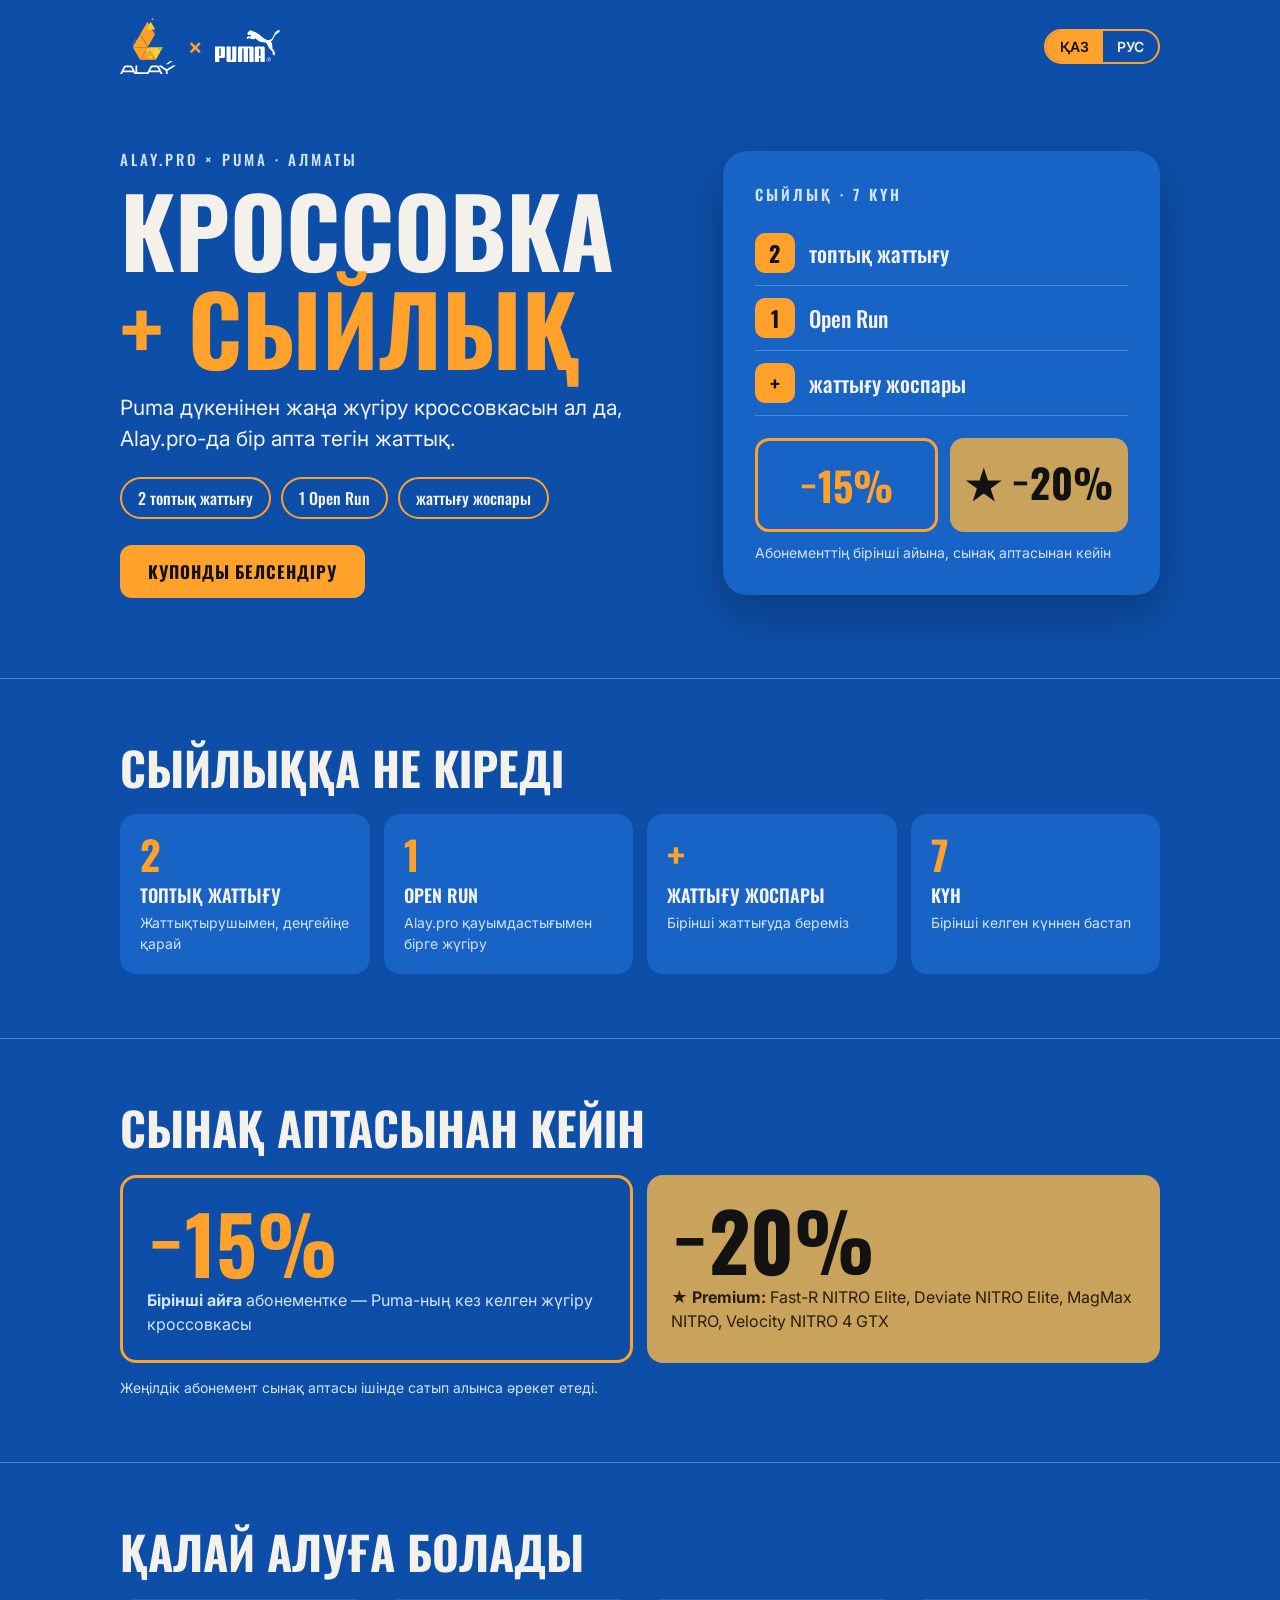
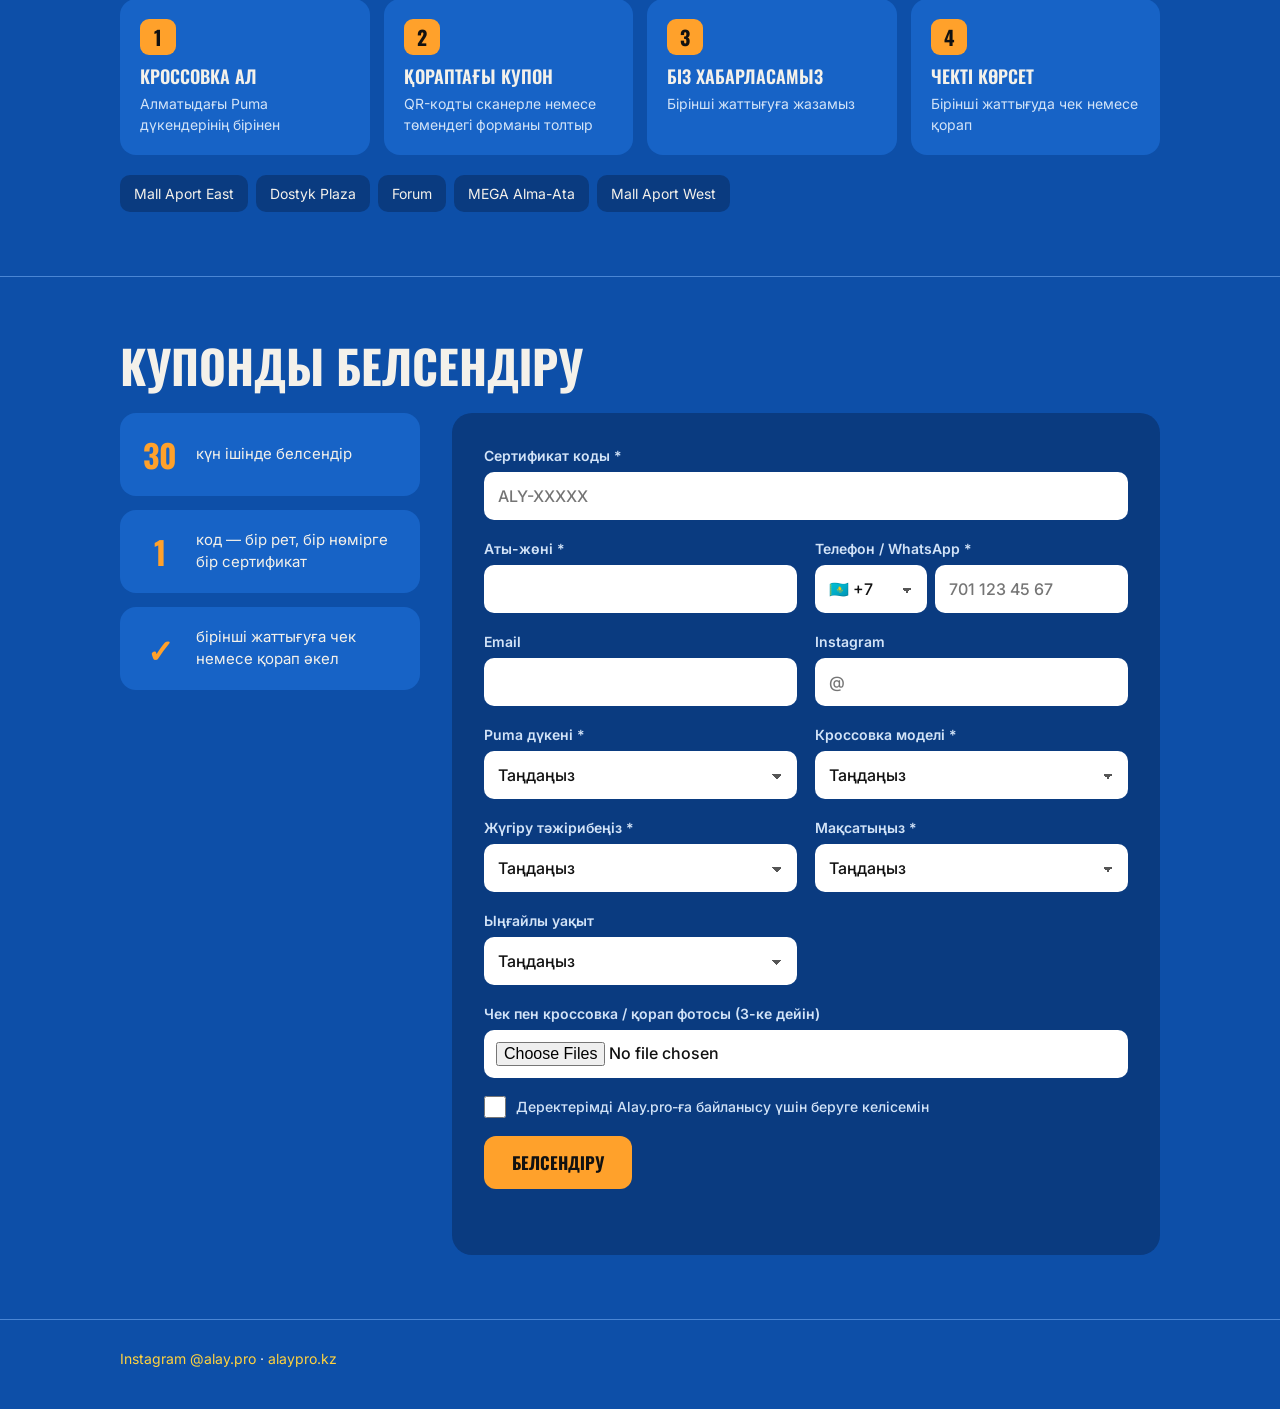
==== commit 497231ab: "Separate mobile and desktop layouts: QR flow puts form first, sticky CTA on mobile, two-column hero " ====
--- a/index.html
+++ b/index.html
@@ -83,6 +83,60 @@
  #ap .ap-a svg{height:56px}#ap .ap-p svg{height:32px}
 }
 #ap [hidden]{display:none!important}
+@media (min-width:1400px){
+ #ap{font-size:18px}
+ #ap .ap-wrap{max-width:1240px}
+ #ap .ap-h1{font-size:120px}
+ #ap .ap-h2{font-size:56px}
+ #ap .ap-lead{font-size:24px}
+ #ap .t{font-size:22px}
+ #ap .s,#ap .ap-note,#ap .ap-stores span{font-size:16px}
+ #ap .ap-card .num{font-size:52px}
+ #ap .ap-tier .pct{font-size:96px}
+ #ap .ap-tier .s{font-size:18px}
+ #ap .ap-chip{font-size:19px}
+ #ap .ap-btn{font-size:20px;padding:16px 34px}
+ #ap .ap-f label{font-size:16px}
+ #ap .ap-f input,#ap .ap-f select{height:54px;font-size:17px}
+}
+/* layout: mobile first */
+#ap{display:flex;flex-direction:column}
+#ap>*{order:2}
+#ap>.ap-wrap:first-child{order:0}
+#ap.has-code #ap-form{order:1}
+#ap.has-code .ap-hero{padding-bottom:28px}
+#ap .ap-codeok{display:inline-block;background:var(--ye);color:#111;border-radius:10px;padding:8px 14px;font-weight:600;margin-bottom:16px}
+#ap .ap-codeok span[data-l]{color:#111}
+#ap .ap-hero-card{display:none}
+#ap .ap-fside{display:none}
+#ap .ap-sticky{position:fixed;left:16px;right:16px;bottom:16px;z-index:9999;display:block;text-align:center;background:var(--or);color:#111;font:700 17px Oswald,Arial,sans-serif;text-transform:uppercase;letter-spacing:1px;padding:15px;border-radius:14px;box-shadow:0 8px 24px rgba(0,0,0,.35);transition:opacity .2s,transform .2s}
+#ap .ap-sticky.off{opacity:0;transform:translateY(120%);pointer-events:none}
+#ap .ap-foot{padding-bottom:96px}
+#ap .ap-f input,#ap .ap-f select{font-size:16px}
+@media (max-width:759px){
+ #ap .ap-hero .ap-btn{display:none}
+ #ap .ap-steps .ap-step,#ap .ap-grid .ap-card{padding:16px}
+}
+@media (min-width:760px){
+ #ap .ap-sticky{display:none}
+ #ap .ap-foot{padding-bottom:40px}
+}
+@media (min-width:1000px){
+ #ap .ap-hero{display:grid;grid-template-columns:1.25fr 1fr;gap:56px;align-items:center}
+ #ap .ap-hero-card{display:block;background:var(--bg2);border-radius:24px;padding:32px;box-shadow:0 20px 50px rgba(0,0,0,.25)}
+ #ap .hc-t{font:600 15px Oswald,Arial,sans-serif;letter-spacing:3px;text-transform:uppercase;color:var(--mut);margin-bottom:16px}
+ #ap .hc-row{display:flex;align-items:center;gap:14px;padding:12px 0;border-bottom:1px solid var(--line);font:500 22px Oswald,Arial,sans-serif}
+ #ap .hc-row b{width:40px;height:40px;border-radius:10px;background:var(--or);color:#111;display:inline-flex;align-items:center;justify-content:center;font-weight:700}
+ #ap .hc-disc{display:flex;gap:12px;margin:22px 0 10px}
+ #ap .hc-disc .d{flex:1;text-align:center;border-radius:14px;padding:14px 8px;font:700 40px Oswald,Arial,sans-serif}
+ #ap .hc-disc .base{border:3px solid var(--or);color:var(--or)}
+ #ap .hc-disc .prem{background:var(--gold);color:#121212}
+ #ap .hc-s{color:var(--mut);font-size:14px}
+ #ap .ap-fwrap{display:grid;grid-template-columns:300px 1fr;gap:32px;align-items:start}
+ #ap .ap-fside{display:flex;flex-direction:column;gap:14px;position:sticky;top:24px}
+ #ap .fs-i{background:var(--bg2);border-radius:16px;padding:18px;display:flex;gap:14px;align-items:center;font-size:15px}
+ #ap .fs-i b{font:700 32px Oswald,Arial,sans-serif;color:var(--or);min-width:44px;text-align:center}
+}
 </style>
 <div id="ap">
 <div class="ap-wrap">
@@ -127,7 +181,8 @@
  <div class="ap-lang"><button type="button" id="ap-b-kk" class="on" onclick="apLang('kk')">ҚАЗ</button><button type="button" id="ap-b-ru" onclick="apLang('ru')">РУС</button></div>
 </header>
 
-<div class="ap-hero">
+<div class="ap-hero"><div class="ap-hero-main">
+ <div class="ap-codeok" id="ap-codeok" hidden><span data-l="kk">Купон коды</span><span data-l="ru">Код купона</span> <b id="ap-codeval"></b> ✓</div>
  <div class="ap-kicker">Alay.pro × Puma · Алматы</div>
  <div class="ap-h1" data-l="kk">Кроссовка<br><span class="or">+ сыйлық</span></div>
  <div class="ap-h1" data-l="ru">Кроссовки<br><span class="or">+ подарок</span></div>
@@ -140,6 +195,15 @@
  </div>
  <a class="ap-btn" href="#ap-form" data-l="kk">Купонды белсендіру</a><a class="ap-btn" href="#ap-form" data-l="ru">Активировать купон</a>
 </div>
+ <div class="ap-hero-card">
+  <div class="hc-t" data-l="kk">Сыйлық · 7 күн</div><div class="hc-t" data-l="ru">Подарок · 7 дней</div>
+  <div class="hc-row"><b>2</b><span data-l="kk">топтық жаттығу</span><span data-l="ru">групповые тренировки</span></div>
+  <div class="hc-row"><b>1</b><span>Open Run</span></div>
+  <div class="hc-row"><b>+</b><span data-l="kk">жаттығу жоспары</span><span data-l="ru">план тренировок</span></div>
+  <div class="hc-disc"><div class="d base">−15%</div><div class="d prem">★ −20%</div></div>
+  <div class="hc-s" data-l="kk">Абонементтің бірінші айына, сынақ аптасынан кейін</div><div class="hc-s" data-l="ru">На первый месяц абонемента после пробной недели</div>
+ </div>
+</div>
 </div>
 
 <div class="ap-sec"><div class="ap-wrap">
@@ -175,6 +239,12 @@
 
 <div class="ap-sec" id="ap-form"><div class="ap-wrap">
  <div class="ap-h2" data-l="kk">Купонды белсендіру</div><div class="ap-h2" data-l="ru">Активировать купон</div>
+ <div class="ap-fwrap">
+ <div class="ap-fside">
+  <div class="fs-i"><b>30</b><span data-l="kk">күн ішінде белсендір</span><span data-l="ru">дней на активацию</span></div>
+  <div class="fs-i"><b>1</b><span data-l="kk">код — бір рет, бір нөмірге бір сертификат</span><span data-l="ru">код — один раз, один сертификат на номер</span></div>
+  <div class="fs-i"><b>✓</b><span data-l="kk">бірінші жаттығуға чек немесе қорап әкел</span><span data-l="ru">чек или коробку — на первую тренировку</span></div>
+ </div>
  <form class="ap-f" id="ap-f" novalidate>
   <label class="full"><span data-l="kk">Сертификат коды *</span><span data-l="ru">Код сертификата *</span>
    <input name="code" id="ap-code" required placeholder="ALY-XXXXX" autocomplete="off"></label>
@@ -218,15 +288,17 @@
   <div class="full"><button class="ap-btn" type="submit" id="ap-send"><span data-l="kk">Белсендіру</span><span data-l="ru">Активировать</span></button></div>
   <div class="full ap-msg" id="ap-msg"></div>
  </form>
+ </div>
 </div></div>
 
+<a class="ap-sticky" id="ap-sticky" href="#ap-form"><span data-l="kk">Купонды белсендіру</span><span data-l="ru">Активировать купон</span></a>
 <div class="ap-foot"><div class="ap-wrap"><a href="https://www.instagram.com/alay.pro/">Instagram @alay.pro</a> · <a href="https://alaypro.kz">alaypro.kz</a></div></div>
 </div>
 
 <script>
 (function(){
 // Адрес веб-приложения Google Apps Script (Развернуть → Веб-приложение → URL, заканчивается на /exec)
-var API='{{API}}';
+var API='https://script.google.com/macros/s/AKfycbweNDn1C9kOOg6uhz_-3-oJG-jlRTU31bT6orZKkr4nMSpm0gSB5RGPijp4bcAqdzM/exec';
 var root=document.getElementById('ap'), f=document.getElementById('ap-f'), msg=document.getElementById('ap-msg'), btn=document.getElementById('ap-send');
 var L='kk';
 var T={
@@ -240,7 +312,11 @@
  root.querySelectorAll('option[data-kk]').forEach(function(o){o.textContent=o.getAttribute('data-'+L);});
 };
 var q=new URLSearchParams(location.search);
-var c=q.get('code')||q.get('q5_textbox3'); if(c) document.getElementById('ap-code').value=c;
+var c=q.get('code')||q.get('q5_textbox3');
+if(c){document.getElementById('ap-code').value=c; root.classList.add('has-code');
+ document.getElementById('ap-codeval').textContent=c; document.getElementById('ap-codeok').hidden=false;}
+var st=document.getElementById('ap-sticky');
+if('IntersectionObserver' in window){var io=new IntersectionObserver(function(es){es.forEach(function(e){st.classList.toggle('off',e.isIntersecting);});},{threshold:0.05});io.observe(document.getElementById('ap-form'));}
 apLang(q.get('lang')==='ru'?'ru':'kk');
 var model=document.getElementById('ap-model'), other=document.getElementById('ap-other');
 model.addEventListener('change',function(){other.hidden=model.value!=='other';});
